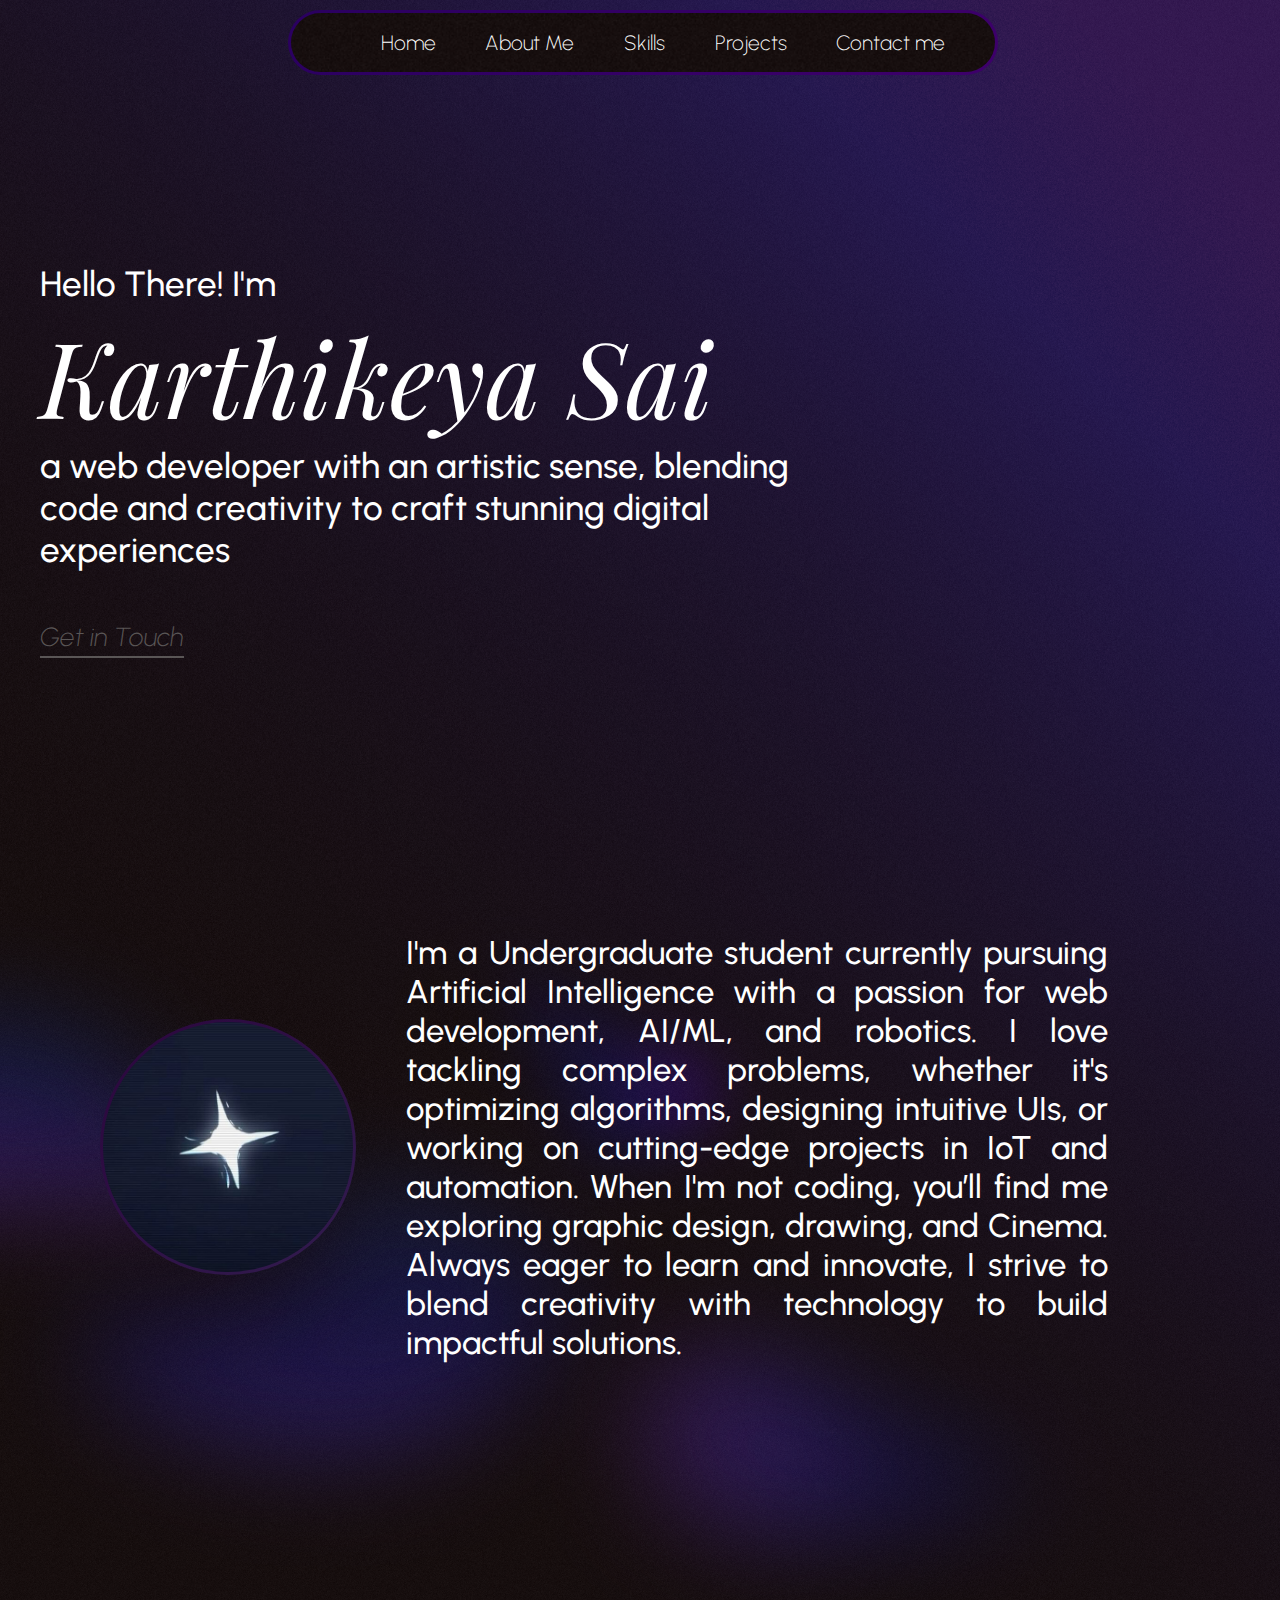
==== index.html @ f52a7ea2 "Added new portfolio project" ====
<!DOCTYPE html>
<html lang="en">
<head>
    <meta charset="UTF-8">
    <meta name="viewport" content="width=device-width, initial-scale=1.0">
    <link rel="stylesheet" href="style.css">
    <link rel="preconnect" href="https://fonts.googleapis.com">
    <link rel="preconnect" href="https://fonts.gstatic.com" crossorigin>
    <link href="https://fonts.googleapis.com/css2?family=Playfair+Display:ital,wght@0,400..900;1,400..900&family=Urbanist:ital,wght@0,100..900;1,100..900&display=swap" rel="stylesheet">
    <title>Portfolio</title>
</head>
<body>
                                                            <!-- Landing Page / Home -->
    <div class = "LandingPage">
        <div class="navBorder">
            <div class="navbar">
                <ul>
                    <li><a href="#" class="LandingPageLinks"> Home</a></li>
                    <li><a href="#" class="LandingPageLinks"> About Me</a></li>
                    <li><a href="#" class="LandingPageLinks"> Skills</a></li>
                    <li><a href="#" class="LandingPageLinks"> Projects</a></li>
                    <li><a href="#" class="LandingPageLinks"> Contact me</a></li>
                </ul>
            </div>
        </div>
        <div class="LandingPageTitle">
            <h1>
                Hello There! I'm
                <br><div id = "name">Karthikeya Sai</div><br>   
                a web developer with an artistic sense, blending code and 
                creativity to craft stunning digital experiences    
                <br>
                <br>
                <a href="#" class="LandingPageLinks"> Get in Touch </a>
             </h1>
        </div>
    </div>
                                                            <!-- About Me Section -->
    <div class="AboutMe">
        <div class="AboutMeText">
            <div class="imgCover">
                <img src="pfp.jpg" alt="profilePic">
            </div>
            <p>
                I'm a Undergraduate student currently pursuing Artificial Intelligence with a passion for web development,
                AI/ML, and robotics. I love tackling complex problems, whether it's optimizing algorithms,
                designing intuitive UIs, or working on cutting-edge projects in IoT and automation. 
                When I'm not coding, you’ll find me exploring graphic design, drawing, and Cinema. 
                Always eager to learn and innovate, I strive to blend creativity with technology to build impactful solutions.
            </p>
        </div>
    </div>
</body>
</html>
---- style.css ----
html, body {
    height: 100%;
    overflow-x: hidden;
    margin: 0;
    padding: 0;
    background-color: rgb(25, 25, 25);
}

.LandingPage {
    background-image: url(PortfolioLandingPage.png);
    background-size: 100% 100%;
    display: block;
    margin-top: 0;
    position: absolute;
    top: 0;
    left: 0;
    width: 100%;
    height: 100vh;
}  

/* Navbar */
.navBorder {
    position: fixed;
    left: 22.5%;
    margin-top: 10px;
    padding: 10px;
    padding: 3px;
    width: 55%;
    border-radius: 35px;
    z-index: 1;


/* For border animation color */
    background: linear-gradient(-45deg, #3c00ff,#3702b2, #44006e, #2a0060);
	background-size: 400% 400%;
	animation: gradient 5s ease infinite;
}
@keyframes gradient {
	0% {
		background-position: 0% 50%;
	}
	50% {
		background-position: 100% 50%;
	}
	100% {
		background-position: 0% 50%;
	}
}
.navbar {
    background-image: url(NavbarBackground.png);
    background-size: 400%;
    padding:1px 0px;
    border-radius: 30px;
    transition: all 0.3s ease;
    z-index: 1;

}
.navbar ul {
    display: flex;
    list-style-type: none;
    justify-content: space-evenly;
}
.navbar ul * {
    color: white;
    font-family: "Urbanist", serif;
}
.navbar .LandingPageLinks {
    font-size: 1.3em;
    text-decoration: none;
    font-style: normal;
}

/* landing page titles stle */

.LandingPageTitle {
    width: 65%;
    position: relative;
    top: 15em;
    margin-left: 40px;
}
.LandingPageTitle h1 {
    color: white;
    font-size: 2.1875em;
    font-family: "Urbanist", serif;
    font-weight: 500;

}
.LandingPageTitle #name {
    font-family: "Playfair Display", serif;
    font-weight: 200;
    font-style: italic;
    display: inline;
    font-size: 3em;
}
.LandingPageLinks {
    font-family: "Urbanist", serif;
    font-weight: 200;
    font-style: italic;
    display: inline;
    font-size: 0.75em;
    text-decoration: underline;
    text-underline-offset: 10px;
    color: rgb(90, 86, 86);
    transition: 0.4s;
}   

.LandingPageLinks:hover {
    color: #8e8d90;
}

/* About me */

.AboutMe {
    background-image: url(PortfolioAboutPage.png);
    background-size: 100% 100%;
    display: block;
    margin-top: 0;
    position: absolute;
    top: 0;
    left: 0;
    width: 100%;
    height: 78vh;

    position: absolute;
    top: 100%;
    z-index: -1;
}
.AboutMeText {
    display: flex;
    margin:0px 100px;
    gap: 50px;
    align-items: center;
}
.AboutMe p{
    color: white;
    text-align: justify;
    font-size: 2.05em;
    font-family: "Urbanist", serif;
    font-weight: 500;
    width: 65%;
    padding: 0;
}
.AboutMe img{
    width: 250px;
    height: 250px;
    border-radius: 100%;
    margin: auto;
}
.imgCover {
    display: flex;
    padding:3px;
    border-radius: 100%;
    text-align: center;
    
    background: linear-gradient(-45deg, #ffffff,#464646, #342355, #2b063d);
	background-size: 400% 400%;
	animation: image 5s ease infinite;
}
@keyframes image {
	0% {
		background-position: 10% 50%;
	}
	50% {
		background-position: 100% 50%;
	}
	100% {
		background-position: 0% 50%;
	}
}
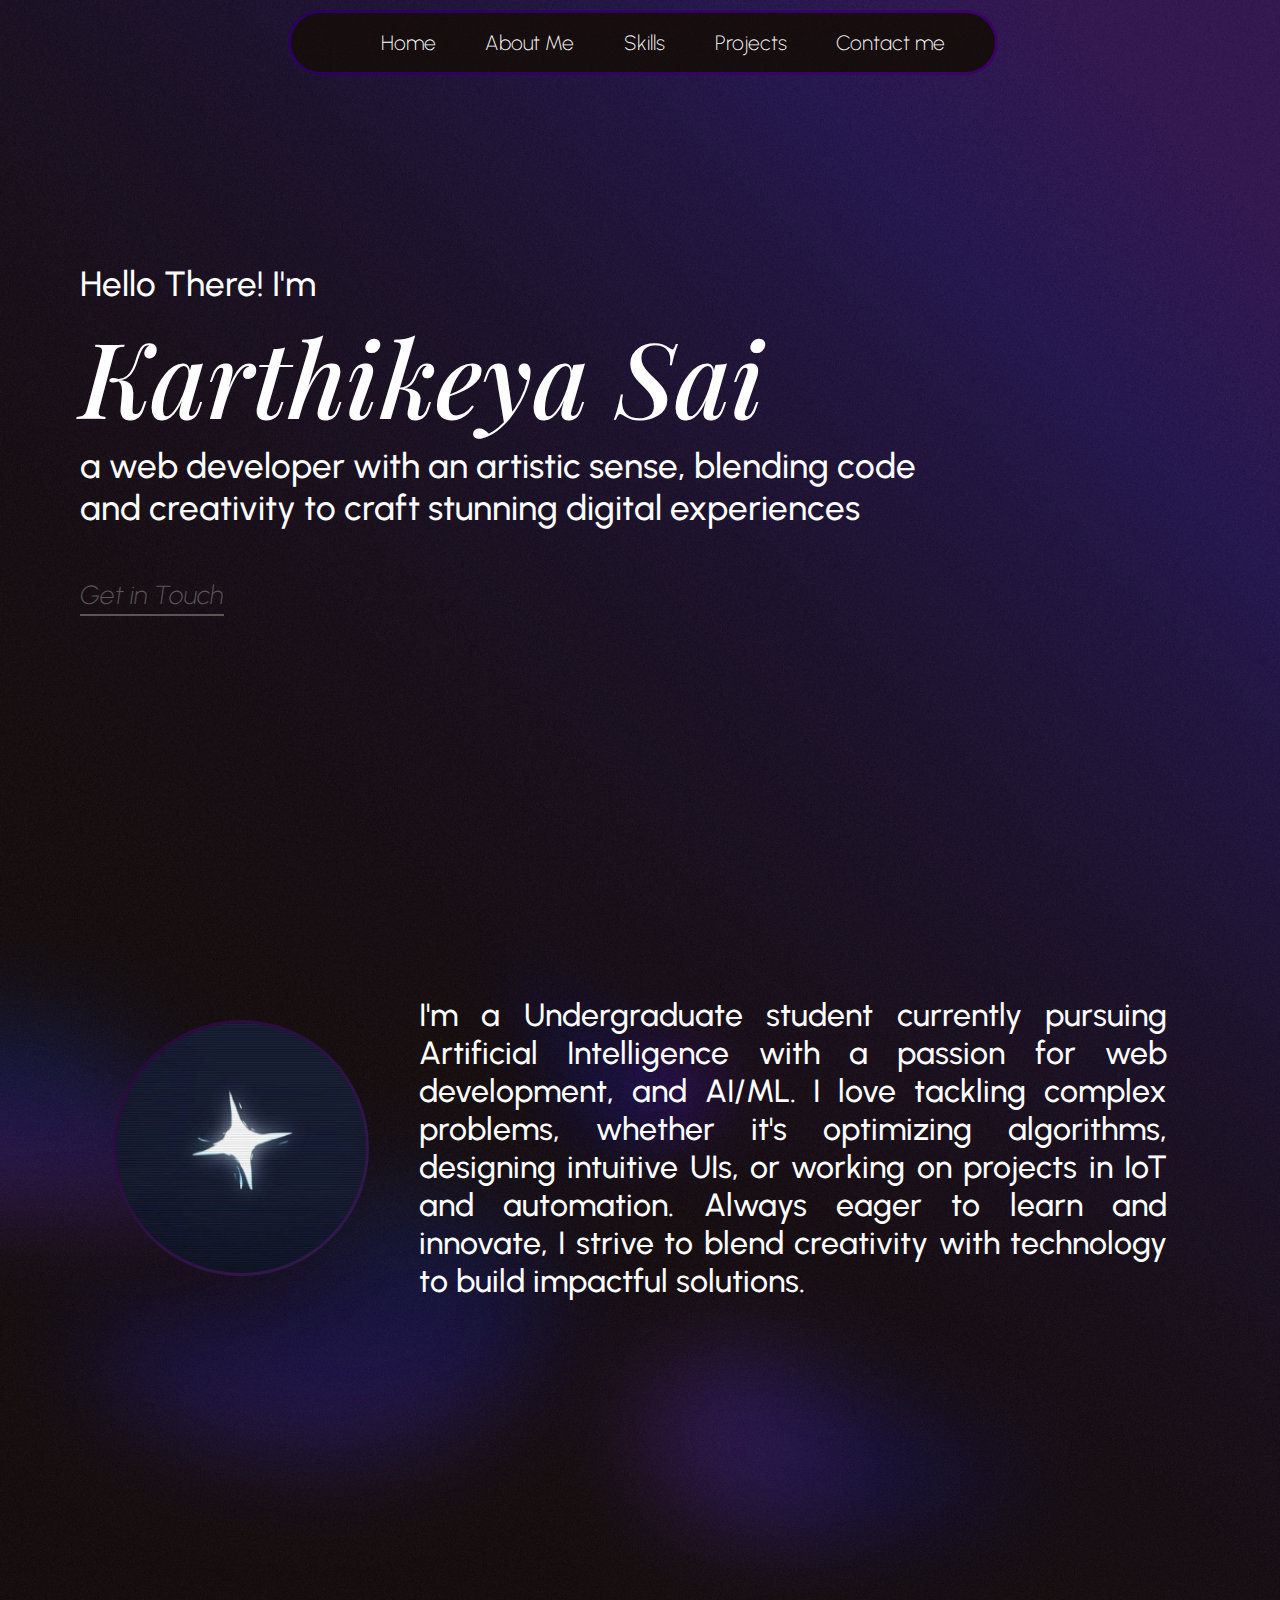
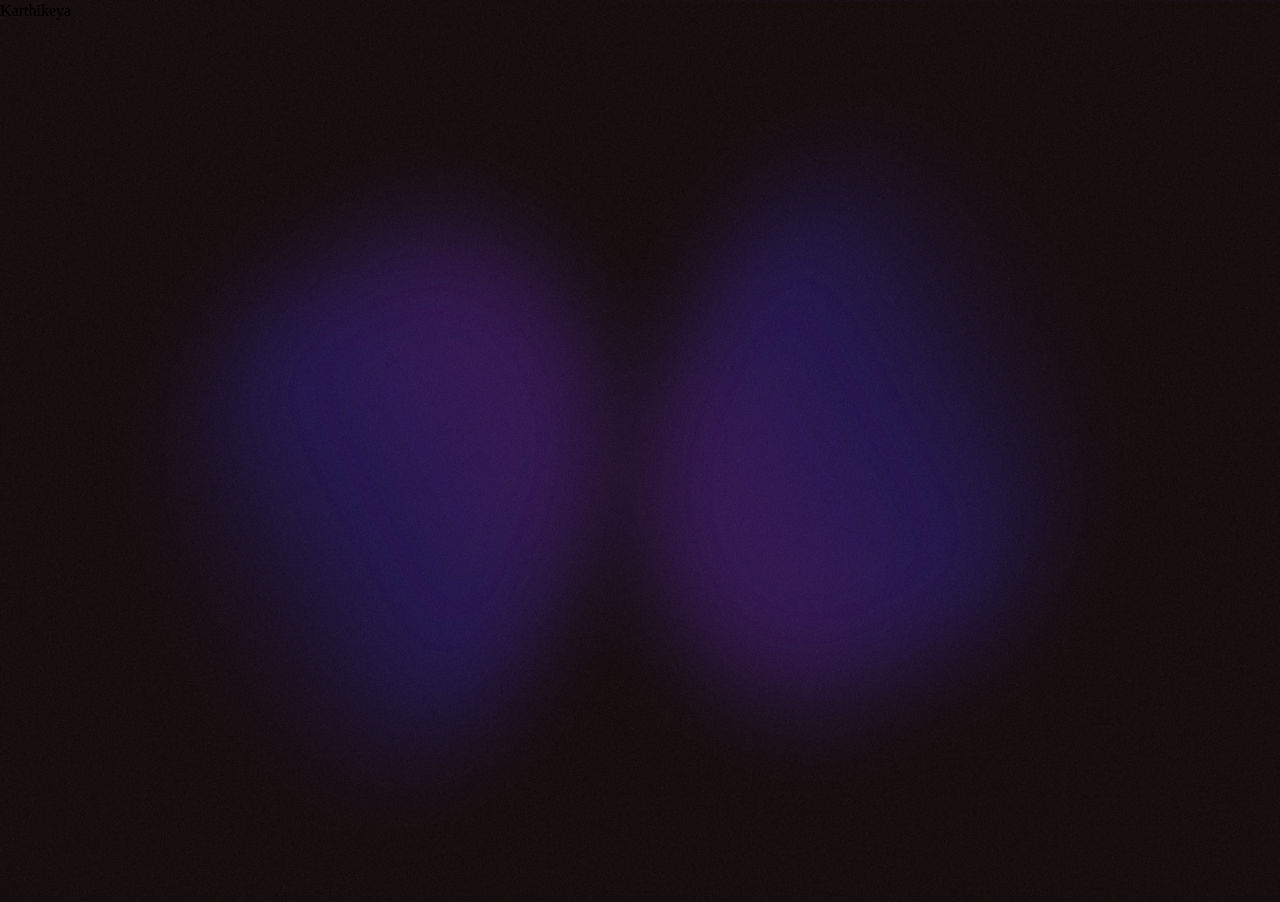
==== commit f4fcb850: "complted about me page and added skills page" ====
--- a/index.html
+++ b/index.html
@@ -43,12 +43,15 @@
             </div>
             <p>
                 I'm a Undergraduate student currently pursuing Artificial Intelligence with a passion for web development,
-                AI/ML, and robotics. I love tackling complex problems, whether it's optimizing algorithms,
-                designing intuitive UIs, or working on cutting-edge projects in IoT and automation. 
-                When I'm not coding, you’ll find me exploring graphic design, drawing, and Cinema. 
-                Always eager to learn and innovate, I strive to blend creativity with technology to build impactful solutions.
+                and AI/ML. I love tackling complex problems, whether it's optimizing algorithms,
+                designing intuitive UIs, or working on projects in IoT and automation. Always eager to learn and innovate, 
+                I strive to blend creativity with technology to build impactful solutions.
             </p>
         </div>
     </div>
+                                                                <!-- Skills Section -->
+    <div class="skills">
+        Karthikeya
+    </div>
 </body>
 </html>--- a/style.css
+++ b/style.css
@@ -47,8 +47,9 @@
 	}
 }
 .navbar {
+    backdrop-filter: blur(1100px);
     background-image: url(NavbarBackground.png);
-    background-size: 400%;
+    background-size: 100%;
     padding:1px 0px;
     border-radius: 30px;
     transition: all 0.3s ease;
@@ -73,10 +74,10 @@
 /* landing page titles stle */
 
 .LandingPageTitle {
-    width: 65%;
+    width: 70%;
     position: relative;
     top: 15em;
-    margin-left: 40px;
+    margin-left: 80px;
 }
 .LandingPageTitle h1 {
     color: white;
@@ -87,7 +88,7 @@
 }
 .LandingPageTitle #name {
     font-family: "Playfair Display", serif;
-    font-weight: 200;
+    font-weight: 500;
     font-style: italic;
     display: inline;
     font-size: 3em;
@@ -114,27 +115,27 @@
     background-image: url(PortfolioAboutPage.png);
     background-size: 100% 100%;
     display: block;
-    margin-top: 0;
     position: absolute;
     top: 0;
     left: 0;
     width: 100%;
     height: 78vh;
-
     position: absolute;
     top: 100%;
     z-index: -1;
 }
 .AboutMeText {
     display: flex;
-    margin:0px 100px;
+    margin:0 auto;
+    justify-content: center;
+    margin:5%;
     gap: 50px;
     align-items: center;
 }
 .AboutMe p{
     color: white;
     text-align: justify;
-    font-size: 2.05em;
+    font-size: 2em;
     font-family: "Urbanist", serif;
     font-weight: 500;
     width: 65%;
@@ -166,4 +167,18 @@
 	100% {
 		background-position: 0% 50%;
 	}
+}
+
+.skills {
+    background-image: url(PortfolioSkillsPage.png);
+    background-size: 100% 100%;
+    display: block;
+    position: absolute;
+    top: 0;
+    left: 0;
+    width: 100%;
+    height: 100vh;
+    position: absolute;
+    top: 178%;
+    z-index: -1;    
 }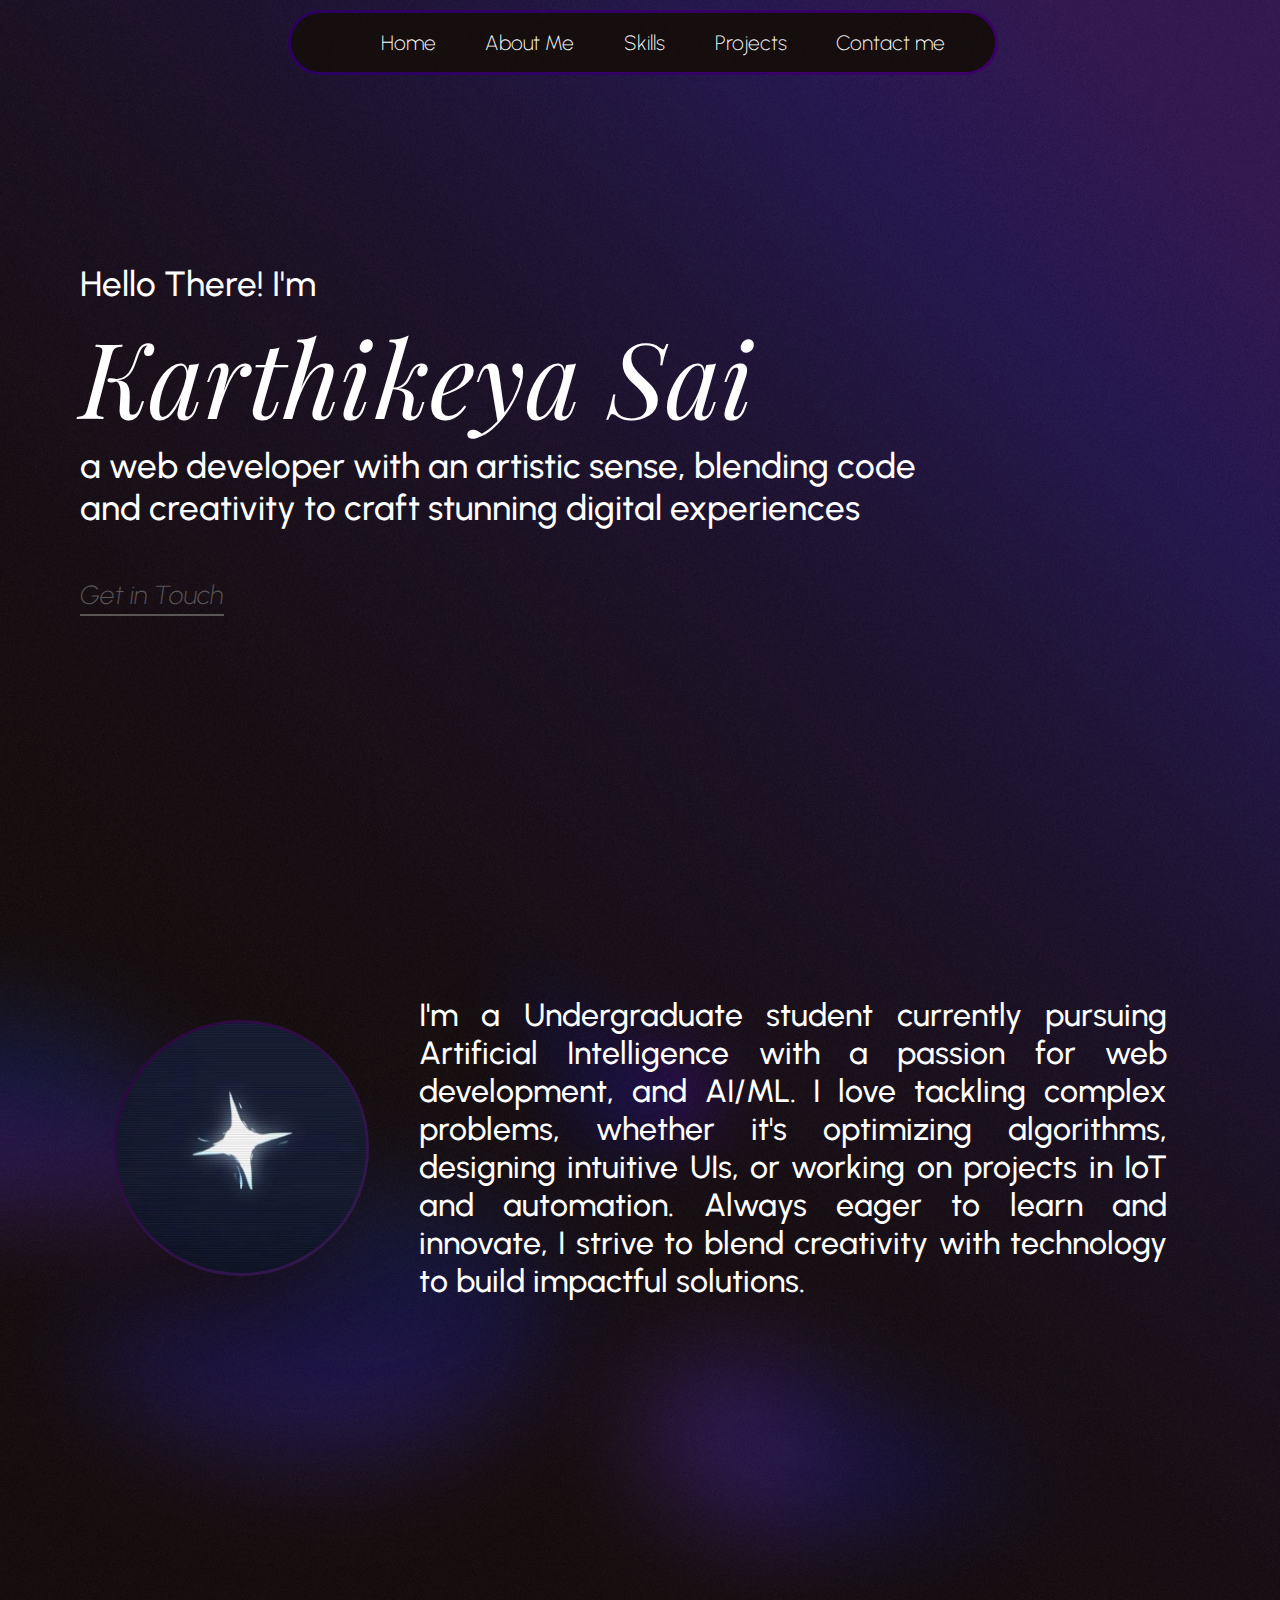
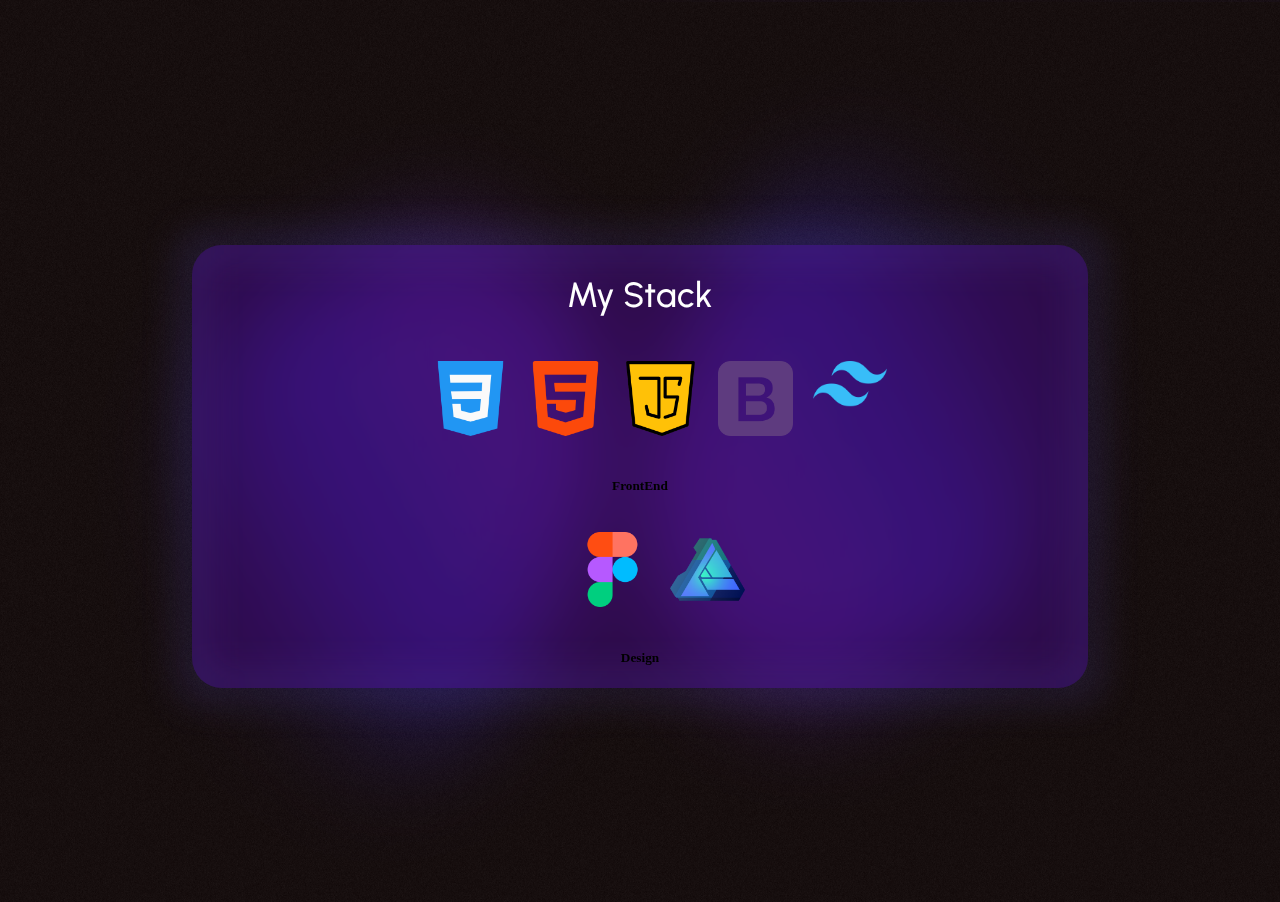
==== commit f3a380e7: "added changes to skills page and almost close to complte it" ====
--- a/index.html
+++ b/index.html
@@ -39,7 +39,7 @@
     <div class="AboutMe">
         <div class="AboutMeText">
             <div class="imgCover">
-                <img src="pfp.jpg" alt="profilePic">
+                <img src="Assets/pfp.jpg" alt="profilePic">
             </div>
             <p>
                 I'm a Undergraduate student currently pursuing Artificial Intelligence with a passion for web development,
@@ -51,7 +51,27 @@
     </div>
                                                                 <!-- Skills Section -->
     <div class="skills">
-        Karthikeya
+        <div class="stackGrid">
+            <h2 class="stack-header">My Stack</h2>
+            <div class = "grid">
+              <ul class = "webStack">
+                <li ><img src="Assets/SkillsSection/Css3.png" class="icons"></li>
+                <li ><img src="Assets/SkillsSection/Html5.png" class="icons"></li>
+                <li ><img src="Assets/SkillsSection/Java script icon.png" class="icons"></li>
+                <li ><img src="Assets/SkillsSection/Bootstrap.png" class="icons"></li>
+                <li ><img src="Assets/SkillsSection/tailwind.png" class="icons"></li>
+              </ul>
+            </div>
+              <h5>FrontEnd</h5>
+            <div class="grid">
+              <ul class = "designStack">
+                <li ><img src="Assets/SkillsSection/Figma icon.png" class="icons"></li>
+                <li ><img src="Assets/SkillsSection/Affinity Logo.png" class="icons"></li>
+              </ul>
+            </div>
+            <h5>Design</h5>
+        </div>
+            
     </div>
 </body>
 </html>--- a/style.css
+++ b/style.css
@@ -7,7 +7,7 @@
 }
 
 .LandingPage {
-    background-image: url(PortfolioLandingPage.png);
+    background-image: url(Assets/BackgroundImg/PortfolioLandingPage.png);
     background-size: 100% 100%;
     display: block;
     margin-top: 0;
@@ -48,7 +48,7 @@
 }
 .navbar {
     backdrop-filter: blur(1100px);
-    background-image: url(NavbarBackground.png);
+    background-image: url(Assets/BackgroundImg/NavbarBackground.png);
     background-size: 100%;
     padding:1px 0px;
     border-radius: 30px;
@@ -88,7 +88,7 @@
 }
 .LandingPageTitle #name {
     font-family: "Playfair Display", serif;
-    font-weight: 500;
+    font-weight: 100;
     font-style: italic;
     display: inline;
     font-size: 3em;
@@ -112,7 +112,7 @@
 /* About me */
 
 .AboutMe {
-    background-image: url(PortfolioAboutPage.png);
+    background-image: url(Assets/BackgroundImg/PortfolioAboutPage.png);
     background-size: 100% 100%;
     display: block;
     position: absolute;
@@ -168,9 +168,10 @@
 		background-position: 0% 50%;
 	}
 }
+/* Skills Section */
 
 .skills {
-    background-image: url(PortfolioSkillsPage.png);
+    background-image: url(Assets/BackgroundImg/PortfolioSkillsPage.png);
     background-size: 100% 100%;
     display: block;
     position: absolute;
@@ -181,4 +182,49 @@
     position: absolute;
     top: 178%;
     z-index: -1;    
-}+}
+
+.stackGrid{
+    background: rgba(115, 0, 255, 0.239);    /*  10% opaque green */ 
+    backdrop-filter: blur(10px);
+    display: flex;
+    flex-direction: column;
+    justify-content: center;
+    align-items: center;
+    position: relative;
+    top: 27%;
+    left:15%;
+    width: 70%;
+    border-radius: 30px;
+    z-index: -2;
+}
+.stackGrid:before {
+    content: '';
+    position: absolute;
+    background-color: #ffffff00;
+    border:solid #6152d1 5px;
+    top: -2px;
+    right: -2px;
+    left: -2px;
+    bottom: -2px;
+    z-index: -3;
+    filter: blur(20px);
+}
+
+.stackGrid h2{
+    font-size: 2.1875em;
+    color: white;
+    font-family: "Urbanist", serif;
+    font-weight: 500;
+}
+.icons {
+    max-width: 75px;
+}
+.webStack, .designStack {
+    display: flex;
+    list-style-type: none;
+    justify-content: center;
+    align-content: center;
+    gap: 20px;
+}
+
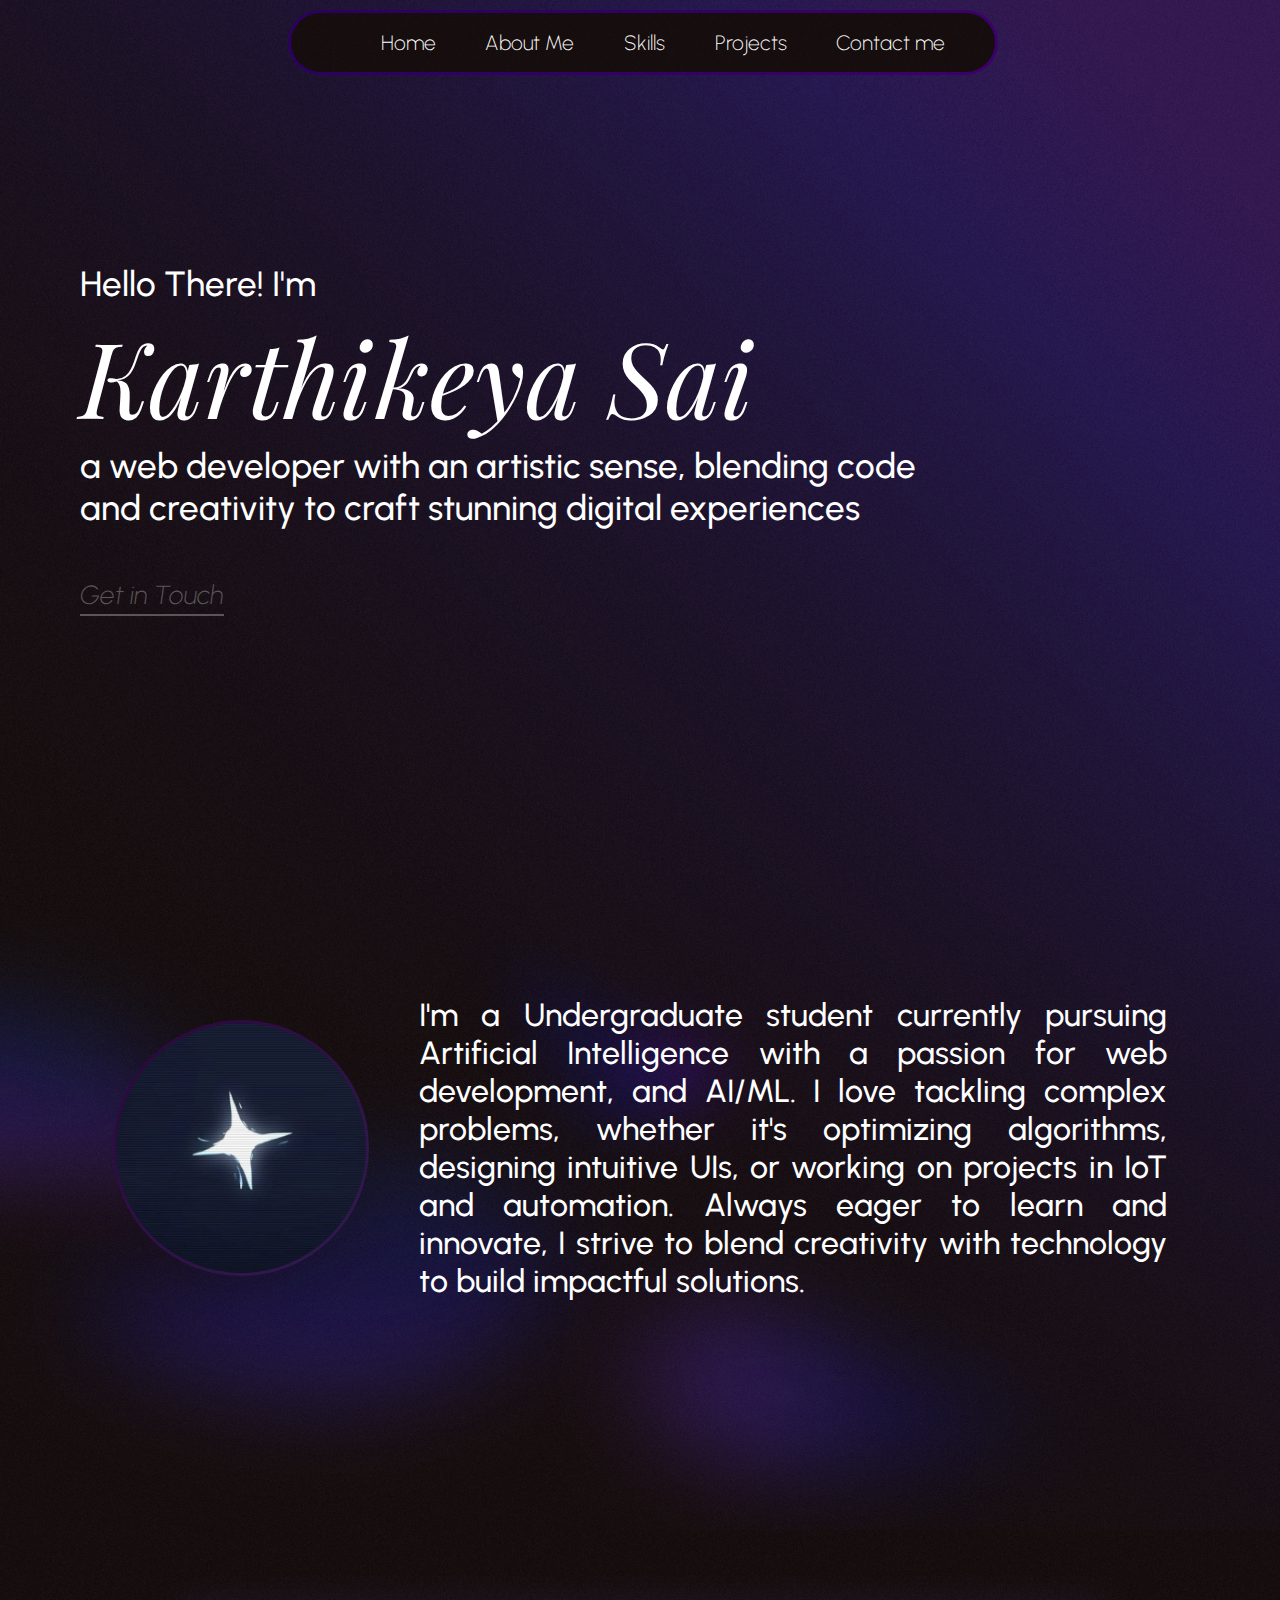
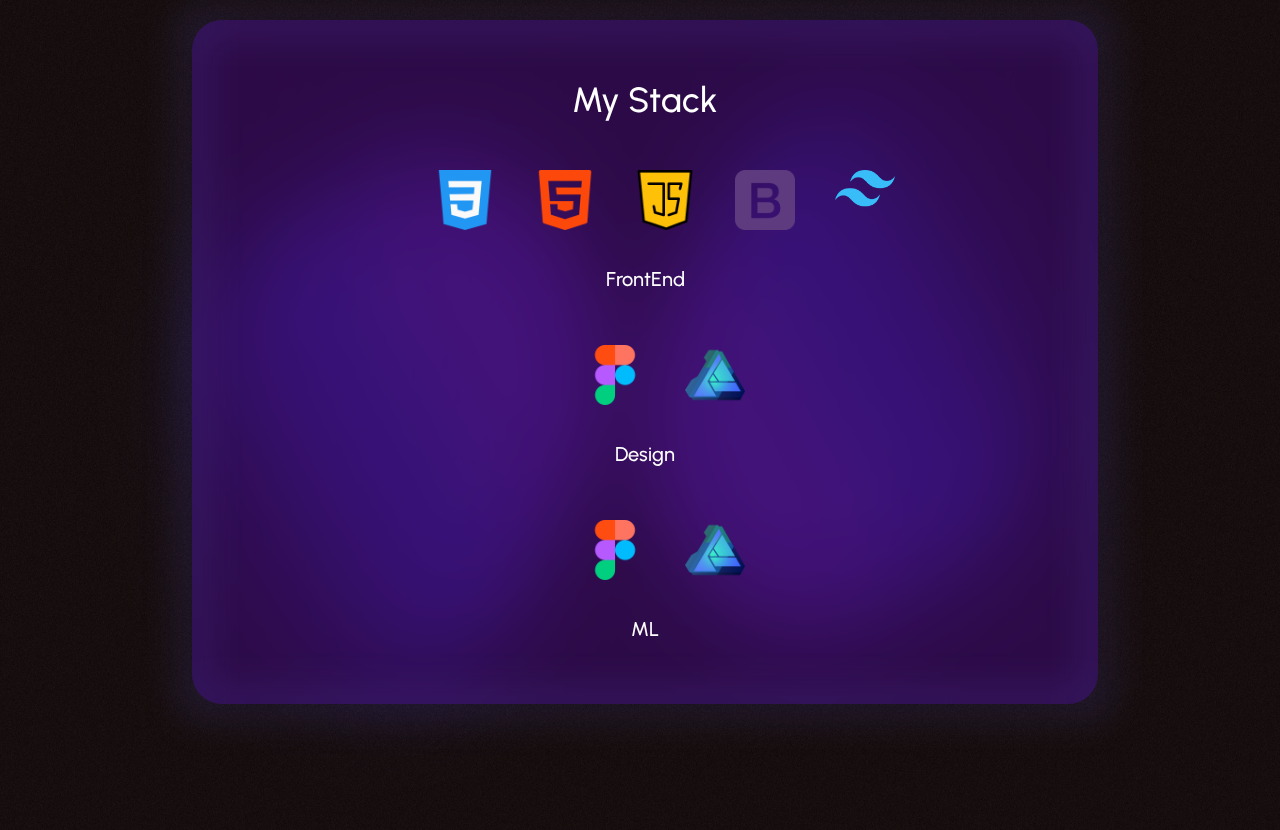
==== commit 5c04c4e9: "backup Commit" ====
--- a/index.html
+++ b/index.html
@@ -70,6 +70,13 @@
               </ul>
             </div>
             <h5>Design</h5>
+            <div class="grid">
+                <ul class = "mlStack">
+                  <li ><img src="Assets/SkillsSection/Figma icon.png" class="icons"></li>
+                  <li ><img src="Assets/SkillsSection/Affinity Logo.png" class="icons"></li>
+                </ul>
+              </div>
+            <h5>ML</h5>
         </div>
             
     </div>
--- a/style.css
+++ b/style.css
@@ -119,8 +119,7 @@
     top: 0;
     left: 0;
     width: 100%;
-    height: 78vh;
-    position: absolute;
+    height: 70vh;
     top: 100%;
     z-index: -1;
 }
@@ -174,13 +173,13 @@
     background-image: url(Assets/BackgroundImg/PortfolioSkillsPage.png);
     background-size: 100% 100%;
     display: block;
-    position: absolute;
+    position: relative;
     top: 0;
     left: 0;
     width: 100%;
     height: 100vh;
     position: absolute;
-    top: 178%;
+    top: 170%;
     z-index: -1;    
 }
 
@@ -192,10 +191,11 @@
     justify-content: center;
     align-items: center;
     position: relative;
-    top: 27%;
+    top: 10%;
     left:15%;
     width: 70%;
     border-radius: 30px;
+    padding: 30px 5px;
     z-index: -2;
 }
 .stackGrid:before {
@@ -211,20 +211,25 @@
     filter: blur(20px);
 }
 
-.stackGrid h2{
+.stackGrid h2, h5{
     font-size: 2.1875em;
     color: white;
     font-family: "Urbanist", serif;
     font-weight: 500;
 }
+.stackGrid h5{
+    font-size: 1.25em;
+}
 .icons {
-    max-width: 75px;
-}
-.webStack, .designStack {
+    max-width: 60px;
+}
+.webStack, .designStack, .mlStack{
+    margin-top: 20px;
+    margin-bottom: 0;
     display: flex;
     list-style-type: none;
     justify-content: center;
     align-content: center;
-    gap: 20px;
-}
-
+    gap: 40px;
+}
+
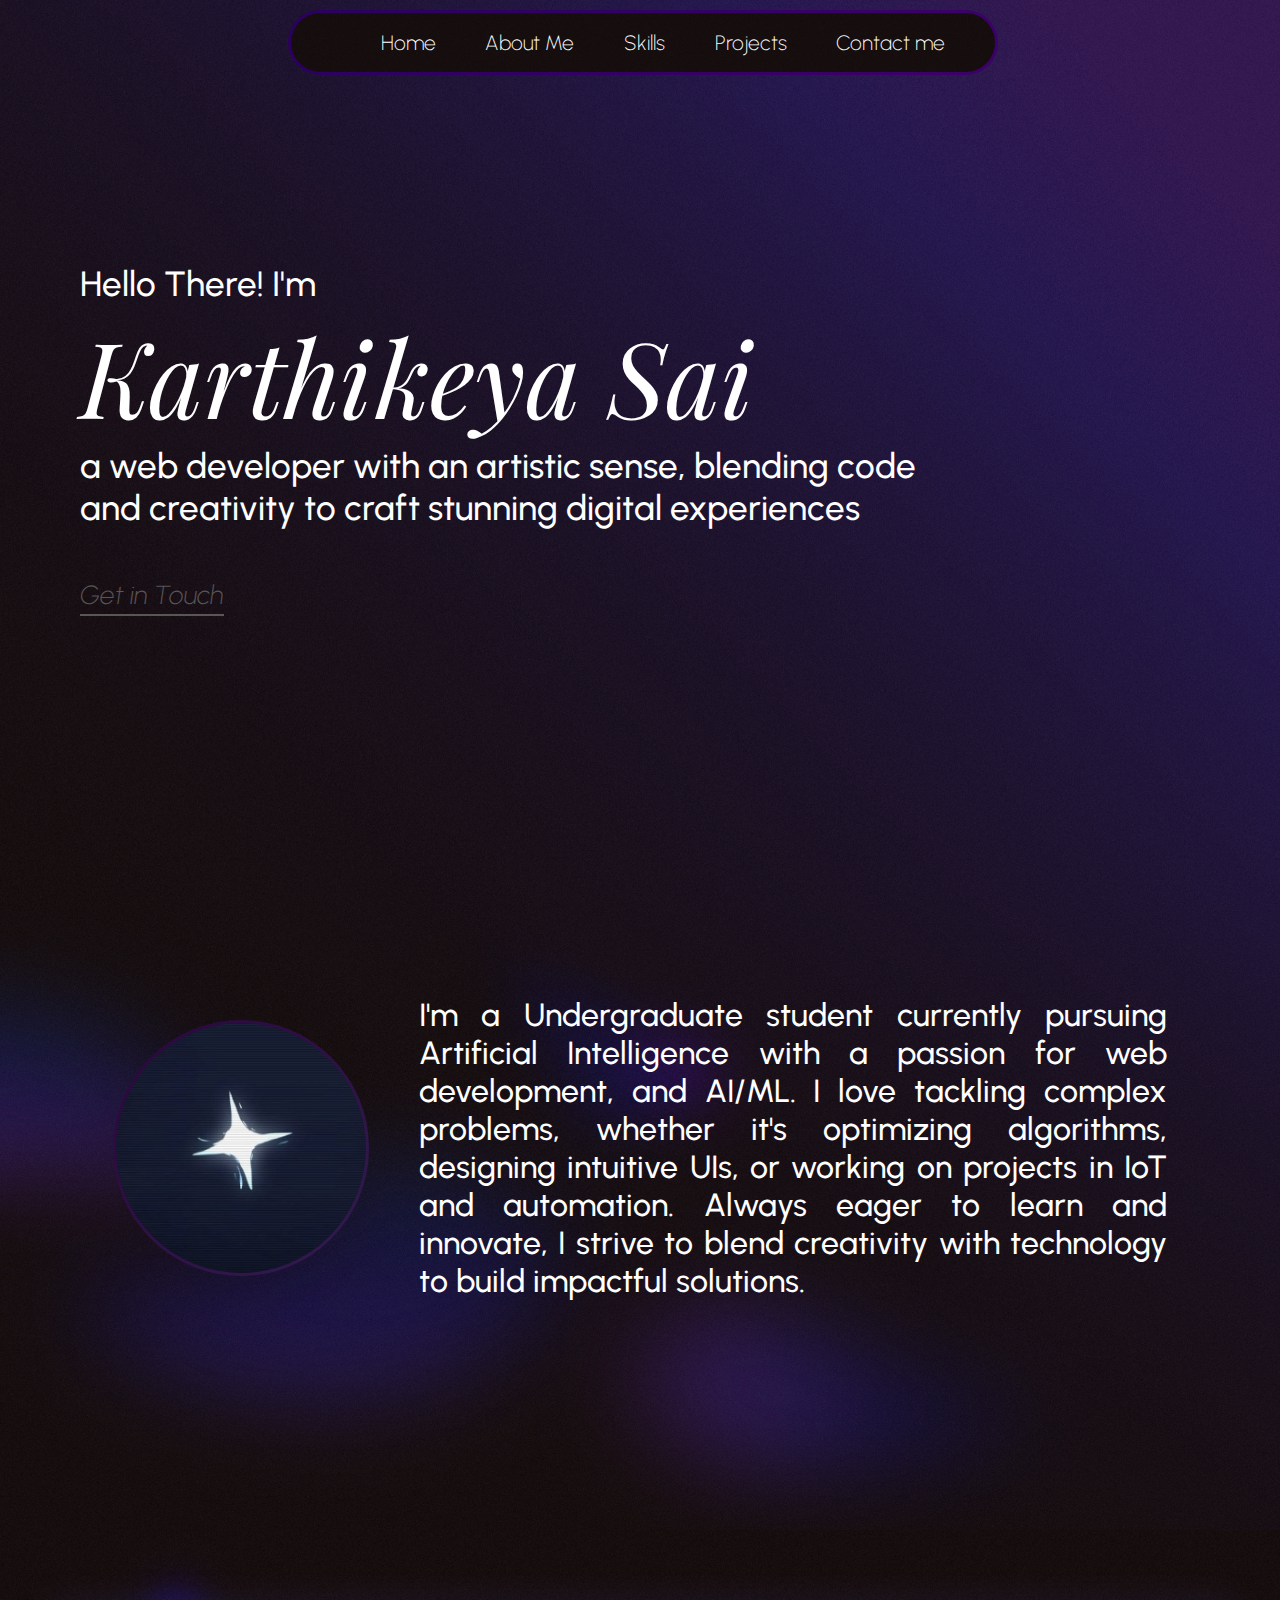
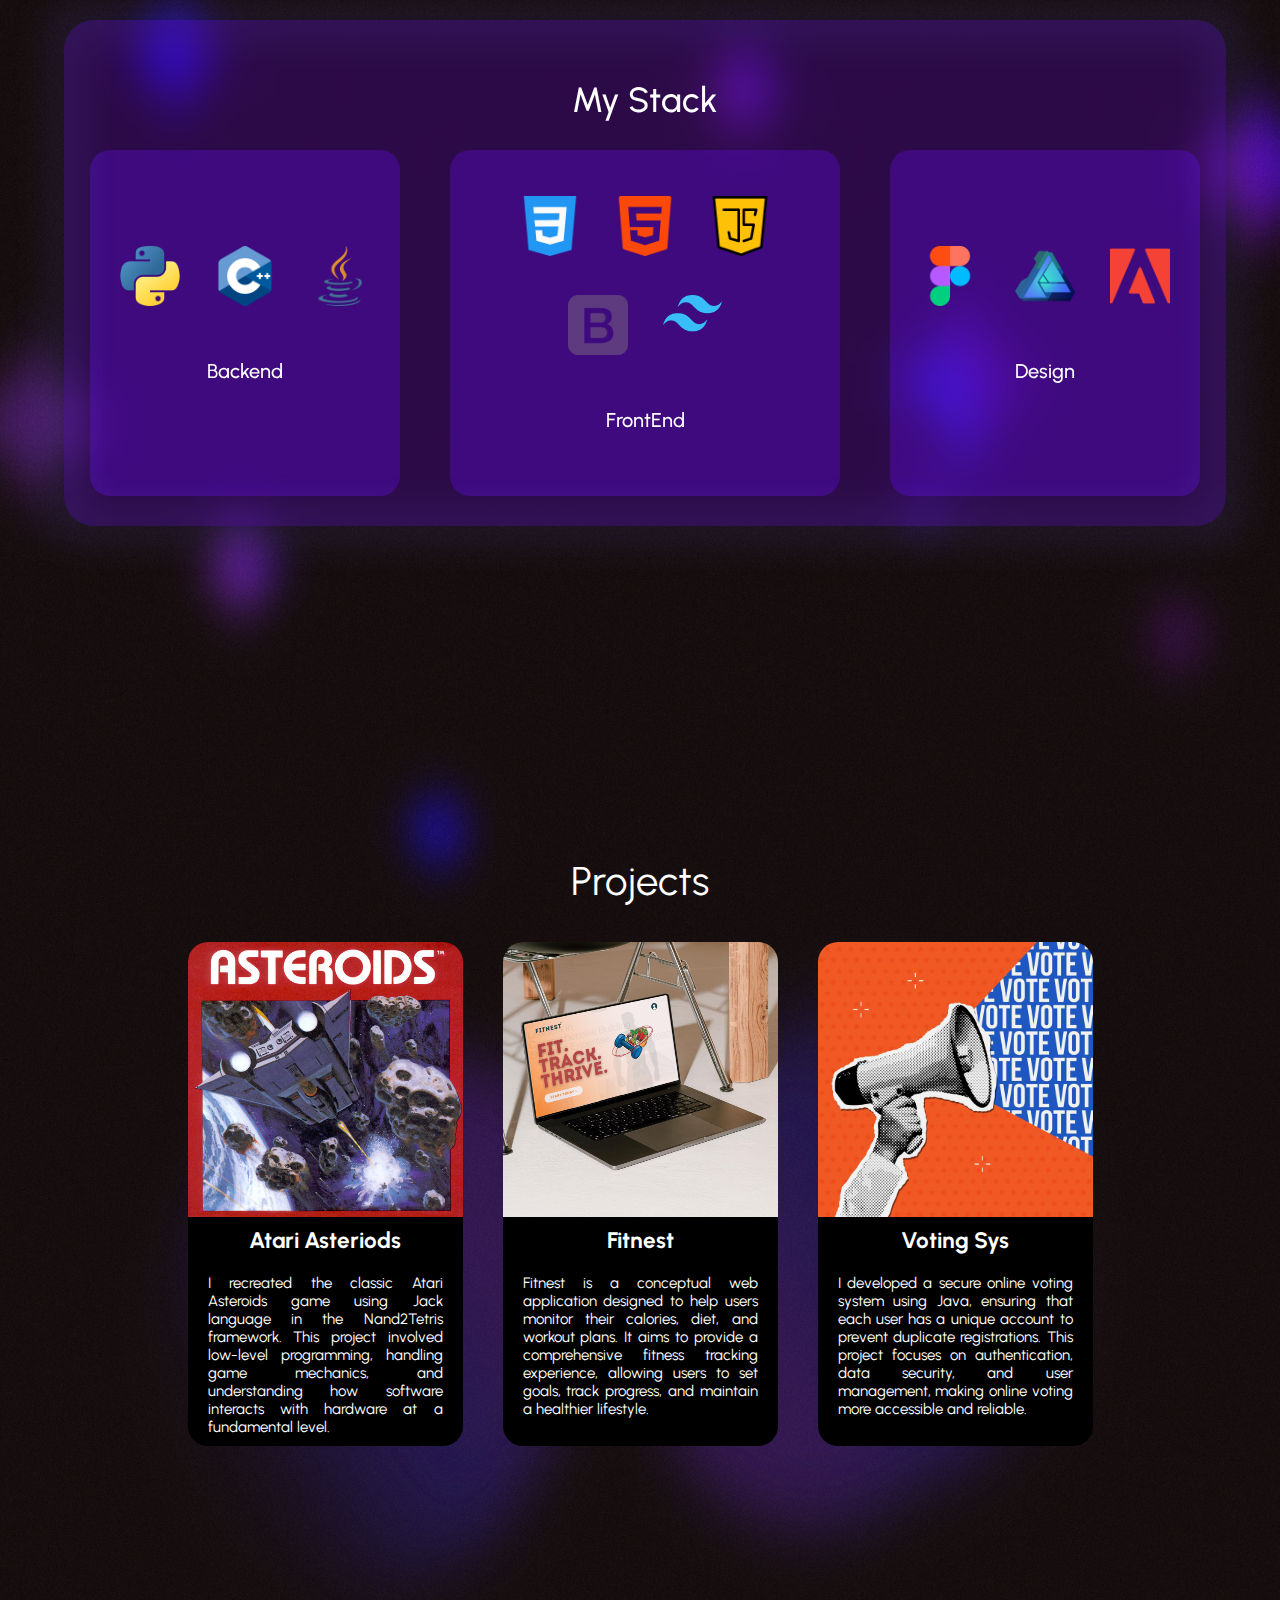
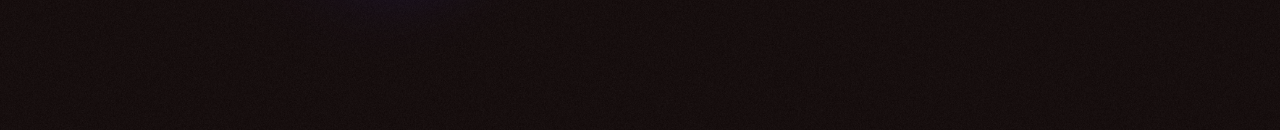
==== commit c45bb239: "backup Commit" ====
--- a/index.html
+++ b/index.html
@@ -9,7 +9,7 @@
     <link href="https://fonts.googleapis.com/css2?family=Playfair+Display:ital,wght@0,400..900;1,400..900&family=Urbanist:ital,wght@0,100..900;1,100..900&display=swap" rel="stylesheet">
     <title>Portfolio</title>
 </head>
-<body>
+c<body>
                                                             <!-- Landing Page / Home -->
     <div class = "LandingPage">
         <div class="navBorder">
@@ -53,32 +53,59 @@
     <div class="skills">
         <div class="stackGrid">
             <h2 class="stack-header">My Stack</h2>
-            <div class = "grid">
-              <ul class = "webStack">
-                <li ><img src="Assets/SkillsSection/Css3.png" class="icons"></li>
-                <li ><img src="Assets/SkillsSection/Html5.png" class="icons"></li>
-                <li ><img src="Assets/SkillsSection/Java script icon.png" class="icons"></li>
-                <li ><img src="Assets/SkillsSection/Bootstrap.png" class="icons"></li>
-                <li ><img src="Assets/SkillsSection/tailwind.png" class="icons"></li>
-              </ul>
+            <div class="stackIcons">
+                <div class="grid">
+                    <ul class = "mlStack">
+                      <li ><img src="Assets/SkillsSection/python.png" class="icons"></li>
+                      <li ><img src="Assets/SkillsSection/c.png" class="icons"></li>
+                      <li ><img src="Assets/SkillsSection/java.png" class="icons"></li>
+                    </ul>
+                    <h5>Backend</h5>
+                  </div>
+                <div class = "grid">
+                    <ul class = "webStack">
+                      <li ><img src="Assets/SkillsSection/Css3.png" class="icons"></li>
+                      <li ><img src="Assets/SkillsSection/Html5.png" class="icons"></li>
+                      <li ><img src="Assets/SkillsSection/Java script icon.png" class="icons"></li>
+                      <li ><img src="Assets/SkillsSection/Bootstrap.png" class="icons"></li>
+                      <li ><img src="Assets/SkillsSection/tailwind.png" class="icons"></li>
+                    </ul>
+                    <h5>FrontEnd</h5>
+                  </div>
+                  <div class="grid">
+                    <ul class = "designStack">
+                      <li ><img src="Assets/SkillsSection/Figma icon.png" class="icons"></li>
+                      <li ><img src="Assets/SkillsSection/Affinity Logo.png" class="icons"></li>
+                      <li ><img src="Assets/SkillsSection/adobe.png" class="icons"></li>
+                    </ul>
+                    <h5>Design</h5>
+
+                  </div>
+              </div>
             </div>
-              <h5>FrontEnd</h5>
-            <div class="grid">
-              <ul class = "designStack">
-                <li ><img src="Assets/SkillsSection/Figma icon.png" class="icons"></li>
-                <li ><img src="Assets/SkillsSection/Affinity Logo.png" class="icons"></li>
-              </ul>
+    </div>
+    <div class="projects">
+        <h1>
+            Projects
+        </h1>
+        <div class="cardsProjects">
+            <div class="cards">
+                <img src="Assets/Projects/atari.jpg">
+                <h2>Atari Asteriods</h2>
+                <p style="text-align: justify;">I recreated the classic Atari Asteroids game using Jack language in the Nand2Tetris framework. This project involved low-level programming, handling game mechanics, and understanding how software interacts with hardware at a fundamental level.
+                </p>
             </div>
-            <h5>Design</h5>
-            <div class="grid">
-                <ul class = "mlStack">
-                  <li ><img src="Assets/SkillsSection/Figma icon.png" class="icons"></li>
-                  <li ><img src="Assets/SkillsSection/Affinity Logo.png" class="icons"></li>
-                </ul>
-              </div>
-            <h5>ML</h5>
+            <div class="cards">
+                <img src="Assets/Projects/Fitnest.png">
+                <h2>Fitnest</h2>
+                <p style="text-align: justify;">Fitnest is a conceptual web application designed to help users monitor their calories, diet, and workout plans. It aims to provide a comprehensive fitness tracking experience, allowing users to set goals, track progress, and maintain a healthier lifestyle.</p>
+            </div>
+            <div class="cards">
+                <img src="Assets/Projects/Vote.jpeg">
+                <h2>Voting Sys</h2>
+                <p style="text-align: justify;">I developed a secure online voting system using Java, ensuring that each user has a unique account to prevent duplicate registrations. This project focuses on authentication, data security, and user management, making online voting more accessible and reliable.</p>
+            </div>
         </div>
-            
     </div>
 </body>
 </html>--- a/style.css
+++ b/style.css
@@ -6,19 +6,7 @@
     background-color: rgb(25, 25, 25);
 }
 
-.LandingPage {
-    background-image: url(Assets/BackgroundImg/PortfolioLandingPage.png);
-    background-size: 100% 100%;
-    display: block;
-    margin-top: 0;
-    position: absolute;
-    top: 0;
-    left: 0;
-    width: 100%;
-    height: 100vh;
-}  
-
-/* Navbar */
+                                                                            /* Navbar */
 .navBorder {
     position: fixed;
     left: 22.5%;
@@ -71,7 +59,19 @@
     font-style: normal;
 }
 
-/* landing page titles stle */
+                                                                    /* landing page titles stle */
+
+.LandingPage {
+    background-image: url(Assets/BackgroundImg/PortfolioLandingPage.png);
+    background-size: 100% 100%;
+    display: block;
+    margin-top: 0;
+    position: absolute;
+    top: 0;
+    left: 0;
+    width: 100%;
+    height: 100vh;
+}  
 
 .LandingPageTitle {
     width: 70%;
@@ -109,7 +109,7 @@
     color: #8e8d90;
 }
 
-/* About me */
+                                                                            /* About me */
 
 .AboutMe {
     background-image: url(Assets/BackgroundImg/PortfolioAboutPage.png);
@@ -167,7 +167,7 @@
 		background-position: 0% 50%;
 	}
 }
-/* Skills Section */
+                                                                        /* Skills Section */
 
 .skills {
     background-image: url(Assets/BackgroundImg/PortfolioSkillsPage.png);
@@ -192,8 +192,8 @@
     align-items: center;
     position: relative;
     top: 10%;
-    left:15%;
-    width: 70%;
+    left:5%;
+    max-width: 90%;
     border-radius: 30px;
     padding: 30px 5px;
     z-index: -2;
@@ -210,7 +210,10 @@
     z-index: -3;
     filter: blur(20px);
 }
-
+.stackIcons {
+    display: flex;
+    gap: 50px;
+}
 .stackGrid h2, h5{
     font-size: 2.1875em;
     color: white;
@@ -220,16 +223,107 @@
 .stackGrid h5{
     font-size: 1.25em;
 }
+.grid {
+    display: flex;
+    flex-direction: column;
+    justify-content: center;
+    align-items: center;
+    flex-wrap: wrap;
+    /* width: 20em; */
+    height: auto;
+    background: rgba(74, 31, 247, 0.086);
+    backdrop-filter: blur(10px);
+    border-radius: 20px;
+    padding: 30px;
+    transition: transform 0.3s ease, box-shadow 0.3s ease;
+}
+
+.grid:hover {
+    transform: translateY(-10px);
+    box-shadow: 0 15px 25px rgba(0, 0, 0, 0.3);
+}
 .icons {
     max-width: 60px;
+    transition: transform 0.3s ease;
+
 }
 .webStack, .designStack, .mlStack{
-    margin-top: 20px;
-    margin-bottom: 0;
+    padding-inline-start: 0px;
     display: flex;
     list-style-type: none;
     justify-content: center;
     align-content: center;
-    gap: 40px;
-}
-
+    gap: 35px; 
+}
+.webStack {
+    width: 330px;
+    flex-wrap: wrap;
+}
+
+                                                                /* PROJECT SECTION */
+.projects {
+    background-image: url(Assets/BackgroundImg/PortfolioProjectsPage.png);
+    background-size: 100% 100%;
+    display: flex;
+    flex-direction: column;
+    align-items: center;
+    position: relative;
+    top: 0;
+    left: 0;
+    width: 100%;
+    height: 100vh;
+    position: absolute;
+    top: 270%;
+    z-index: -1;   
+}
+.projects h1 {
+    font-size: 2.5em;
+    font-family: "Urbanist", sans-serif;
+    color: white;
+    font-weight: 400;
+}
+.cards img {
+    width: 275px;
+    height: 275px;
+    border-top-left-radius: 20px;
+    border-top-right-radius: 20px;
+}
+.cardsProjects {
+    display: flex;
+    flex-direction: row;
+    font-family: "Urbanist", sans-serif;
+    font-size: 15px;
+    color: white;
+}
+.cards {
+    margin: 10px 20px;
+    flex-wrap: wrap;
+    flex-direction: column;
+    width: 275px;
+    text-align: center;
+    display: flex;
+    background-color: black;
+    border-radius: 20px;
+}
+.cards h2{
+    margin: 10px 20px;
+}
+.cards p{
+    margin: 10px 20px;
+}
+/* Media Queries */
+@media (max-width: 768px) {
+    .LandingPageTitle {
+        width: 90%;
+        margin-left: 20px;
+        top: 10em;
+    }
+    .AboutMeText {
+        flex-direction: column;
+        gap: 20px;
+    }
+
+    .stackIcons{
+        flex-direction: column;
+    }
+}
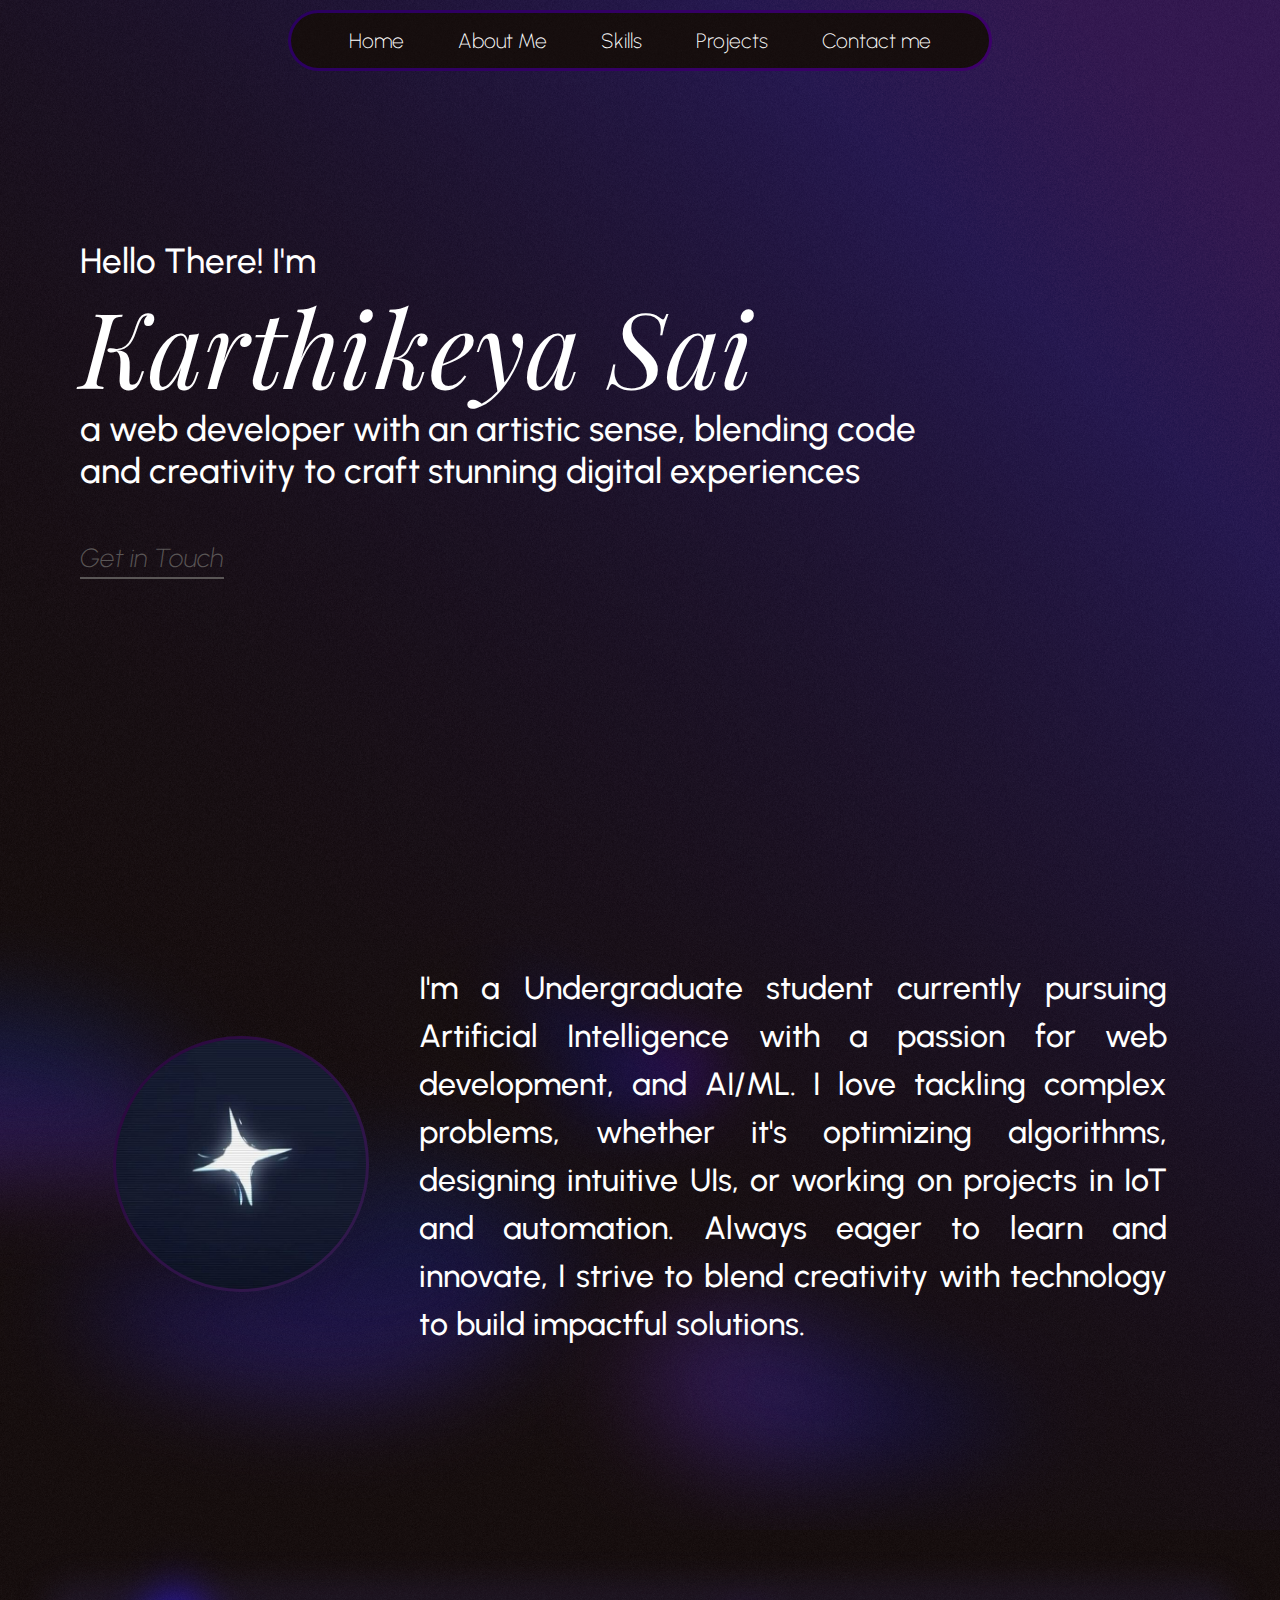
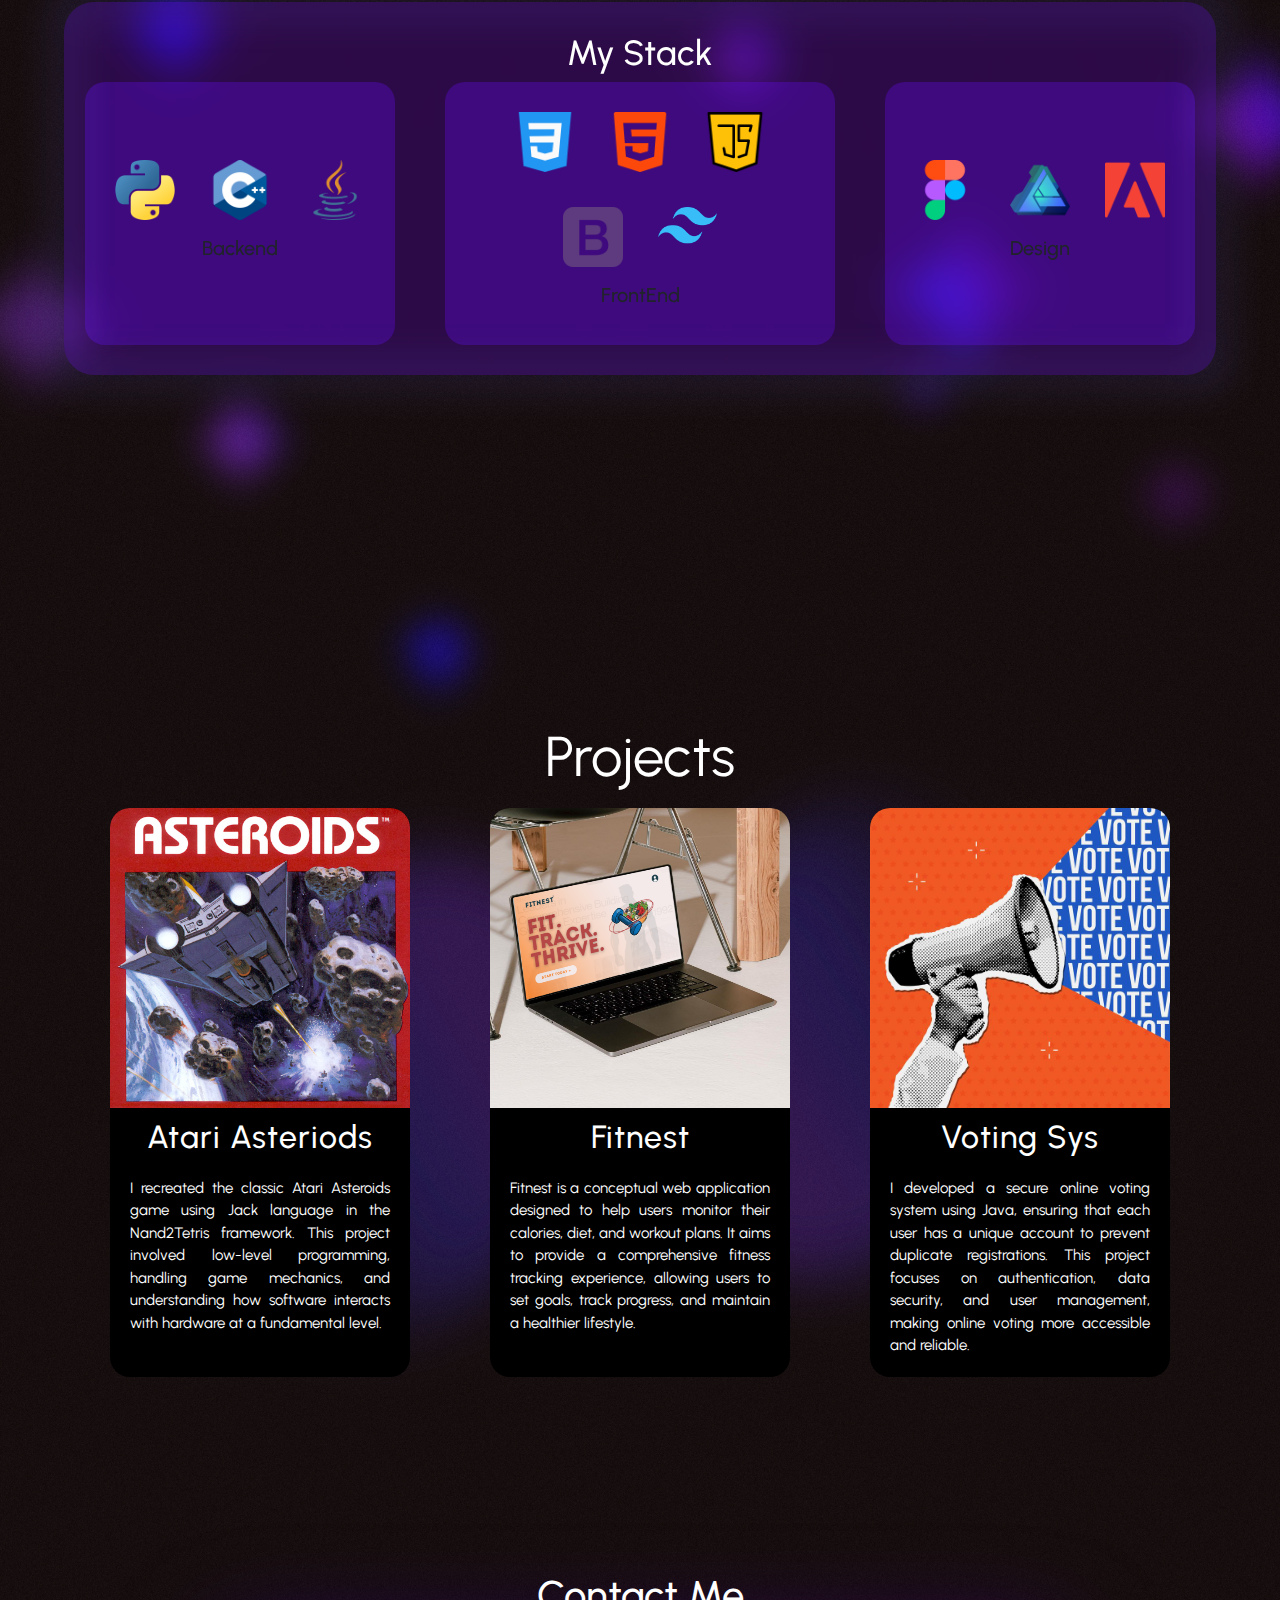
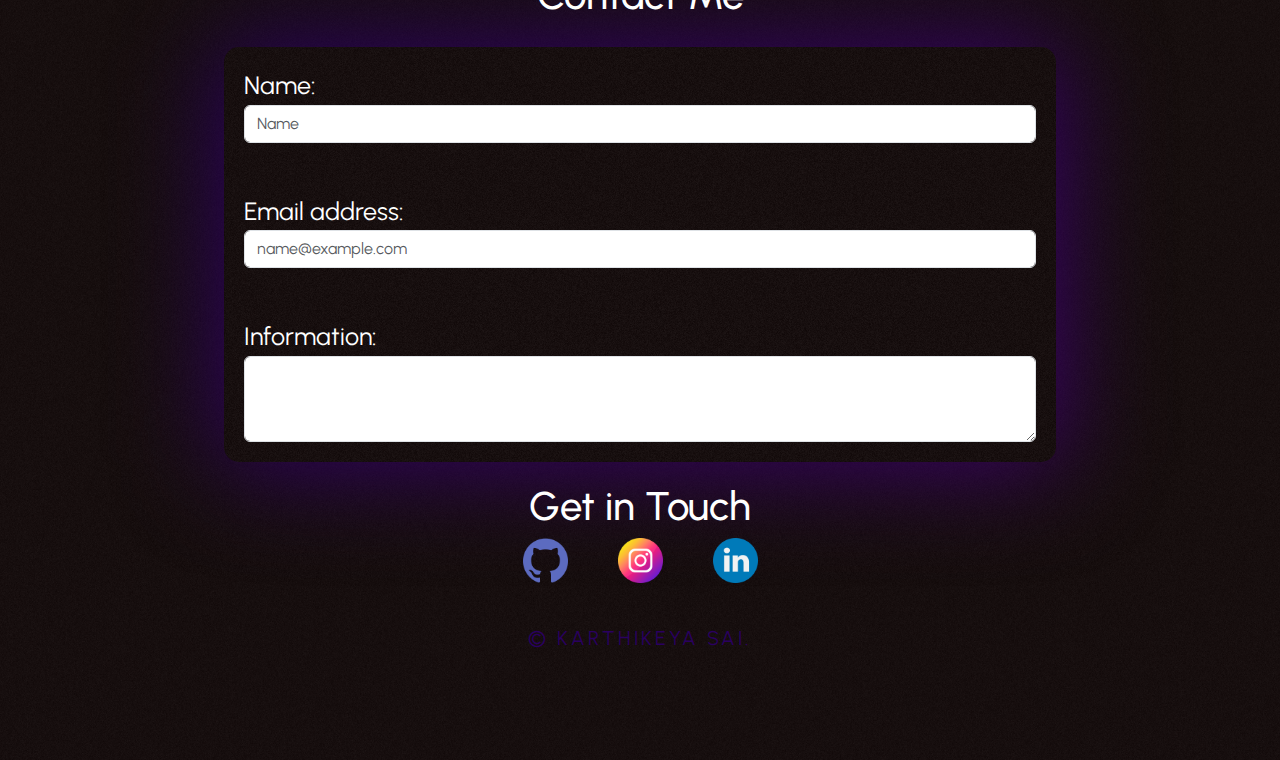
==== commit 845a9ef4: "added contact me section and some files still media queries are left" ====
--- a/index.html
+++ b/index.html
@@ -7,14 +7,16 @@
     <link rel="preconnect" href="https://fonts.googleapis.com">
     <link rel="preconnect" href="https://fonts.gstatic.com" crossorigin>
     <link href="https://fonts.googleapis.com/css2?family=Playfair+Display:ital,wght@0,400..900;1,400..900&family=Urbanist:ital,wght@0,100..900;1,100..900&display=swap" rel="stylesheet">
+    <link href="https://cdn.jsdelivr.net/npm/bootstrap@5.3.3/dist/css/bootstrap.min.css" rel="stylesheet" integrity="sha384-QWTKZyjpPEjISv5WaRU9OFeRpok6YctnYmDr5pNlyT2bRjXh0JMhjY6hW+ALEwIH" crossorigin="anonymous">
     <title>Portfolio</title>
+    <script src="https://cdn.jsdelivr.net/npm/bootstrap@5.3.3/dist/js/bootstrap.bundle.min.js" integrity="sha384-YvpcrYf0tY3lHB60NNkmXc5s9fDVZLESaAA55NDzOxhy9GkcIdslK1eN7N6jIeHz" crossorigin="anonymous"></script>
 </head>
 c<body>
                                                             <!-- Landing Page / Home -->
     <div class = "LandingPage">
         <div class="navBorder">
-            <div class="navbar">
-                <ul>
+            <div class="Navbar">
+                <ul style="padding-left: 0; padding-top: 5px; padding-bottom: 5px; margin:2px;">
                     <li><a href="#" class="LandingPageLinks"> Home</a></li>
                     <li><a href="#" class="LandingPageLinks"> About Me</a></li>
                     <li><a href="#" class="LandingPageLinks"> Skills</a></li>
@@ -107,5 +109,33 @@
             </div>
         </div>
     </div>
+    <footer>
+        <h1>
+            Contact Me
+        </h1>
+        <form>
+            <div class="form-group">
+                <label for="exampleFormControlInput1">Name:</label>
+                <input type="text" class="form-control" id="exampleFormControlInput1" placeholder="Name">
+              </div>
+            <div class="form-group">
+              <label for="exampleFormControlInput1">Email address:</label>
+              <input type="email" class="form-control" id="exampleFormControlInput1" placeholder="name@example.com">
+            </div>
+            <div class="form-group">
+              <label for="exampleFormControlTextarea1">Information:</label>
+              <textarea class="form-control" id="exampleFormControlTextarea1" rows="3"></textarea>
+            </div>
+          </form>
+          <h1>
+            Get in Touch
+          </h1>
+          <div class="contactGrid">
+            <a href="#"><img src="Assets/ConactSection/git.png" class="icons"></a>
+            <a href="#"><img src="Assets/ConactSection/insta.png" class=" icons"></a>
+            <a href="#"><img src="Assets/ConactSection/linked.png" class="icons"></a>
+          </div>
+          <p>© KARTHIKEYA SAI.</p>
+    </footer>
 </body>
 </html>--- a/style.css
+++ b/style.css
@@ -34,26 +34,27 @@
 		background-position: 0% 50%;
 	}
 }
-.navbar {
+.Navbar {
     backdrop-filter: blur(1100px);
     background-image: url(Assets/BackgroundImg/NavbarBackground.png);
     background-size: 100%;
-    padding:1px 0px;
     border-radius: 30px;
     transition: all 0.3s ease;
     z-index: 1;
-
-}
-.navbar ul {
+    padding:5px 2px;
+
+
+}
+.Navbar ul {
     display: flex;
     list-style-type: none;
     justify-content: space-evenly;
 }
-.navbar ul * {
+.Navbar ul * {
     color: white;
     font-family: "Urbanist", serif;
 }
-.navbar .LandingPageLinks {
+.Navbar .LandingPageLinks {
     font-size: 1.3em;
     text-decoration: none;
     font-style: normal;
@@ -177,7 +178,7 @@
     top: 0;
     left: 0;
     width: 100%;
-    height: 100vh;
+    height: 80vh;
     position: absolute;
     top: 170%;
     z-index: -1;    
@@ -267,57 +268,131 @@
     display: flex;
     flex-direction: column;
     align-items: center;
+    justify-content: center;
+    position: relative;
+    top: 0;
+    left: 0;
+    width: 100%;
+    height: 90vh;
+    position: absolute;
+    top: 250%;
+    z-index: -1;   
+}
+.projects h1 {
+    font-size: 3.5em;
+    font-family: "Urbanist", sans-serif;
+    color: white;
+    font-weight: 400;
+}
+.cards img {
+    width: 300px;
+    height: 300px;
+    border-top-left-radius: 20px;
+    border-top-right-radius: 20px;
+}
+.cardsProjects {
+    display: flex;
+    flex-direction: row;
+    gap:40px;
+    font-family: "Urbanist", sans-serif;
+    font-size: 15px;
+    color: white;
+}
+.cards {
+    margin: 10px 20px;
+    flex-wrap: wrap;
+    flex-direction: column;
+    width: 300px;
+    text-align: center;
+    display: flex;
+    background-color: black;
+    border-radius: 20px;
+    transition: transform 0.3s ease, box-shadow 0.3s ease;
+}
+.cards:hover {
+    transform: translateY(-10px);
+    box-shadow: 0 15px 25px rgba(77, 0, 185, 0.807);
+}
+.cards h2{
+    margin: 10px 20px;
+    margin-bottom: 0px;
+    font-weight: 500;
+    letter-spacing: 1px;
+}
+.cards p{
+    margin: 20px;
+    font-size: 15px;
+}
+
+                                                            /* Footer Contact me section */
+
+footer {
+    background-image: url(Assets/BackgroundImg/PortfolioFooterPage.png);
+    background-size: 100% 100%;
+    display: flex;
+    flex-direction: column;
+    align-items: center;
+    justify-content: center;
     position: relative;
     top: 0;
     left: 0;
     width: 100%;
     height: 100vh;
     position: absolute;
-    top: 270%;
-    z-index: -1;   
-}
-.projects h1 {
-    font-size: 2.5em;
+    top: 340%;
+    z-index: -1;    
+}
+footer h1{
+    margin-top: 20px;
     font-family: "Urbanist", sans-serif;
     color: white;
-    font-weight: 400;
-}
-.cards img {
-    width: 275px;
-    height: 275px;
-    border-top-left-radius: 20px;
-    border-top-right-radius: 20px;
-}
-.cardsProjects {
-    display: flex;
-    flex-direction: row;
+}
+footer p{
     font-family: "Urbanist", sans-serif;
-    font-size: 15px;
-    color: white;
-}
-.cards {
-    margin: 10px 20px;
-    flex-wrap: wrap;
-    flex-direction: column;
-    width: 275px;
-    text-align: center;
-    display: flex;
-    background-color: black;
-    border-radius: 20px;
-}
-.cards h2{
-    margin: 10px 20px;
-}
-.cards p{
-    margin: 10px 20px;
-}
+    font-size: 20px;
+    letter-spacing: 3px;
+    margin-top: 40px;
+    color: #2a0060;
+}
+form {
+    background-image: url(Assets/BackgroundImg/PortfolioFooterPage.png);
+    width: 65%;
+    gap: 50px;
+    display: flex;
+    flex-direction: column;
+    font-family: "Urbanist", sans-serif;
+    font-size: 25px;
+    color: #ffffff;
+    position: relative; 
+    padding: 20px; 
+    border-radius: 15px; 
+    margin-top: 20px;
+}
+
+form::before {
+    content: '';
+    position: absolute;
+    top: -4px; 
+    left: -4px;
+    right: -4px;
+    bottom: -4px;
+    background: linear-gradient(-45deg, #3c00ff, #3702b2, #44006e, #2a0060);
+    background-size: 400% 400%;
+    animation: gradient 5s ease infinite; 
+    z-index: -1; 
+    border-radius: 19px; 
+    filter: blur(50px);
+}
+.contactGrid{
+    display: flex;
+    gap: 50px;
+}
+.contactGrid .icons{
+    width: 45px;
+}
+
 /* Media Queries */
 @media (max-width: 768px) {
-    .LandingPageTitle {
-        width: 90%;
-        margin-left: 20px;
-        top: 10em;
-    }
     .AboutMeText {
         flex-direction: column;
         gap: 20px;
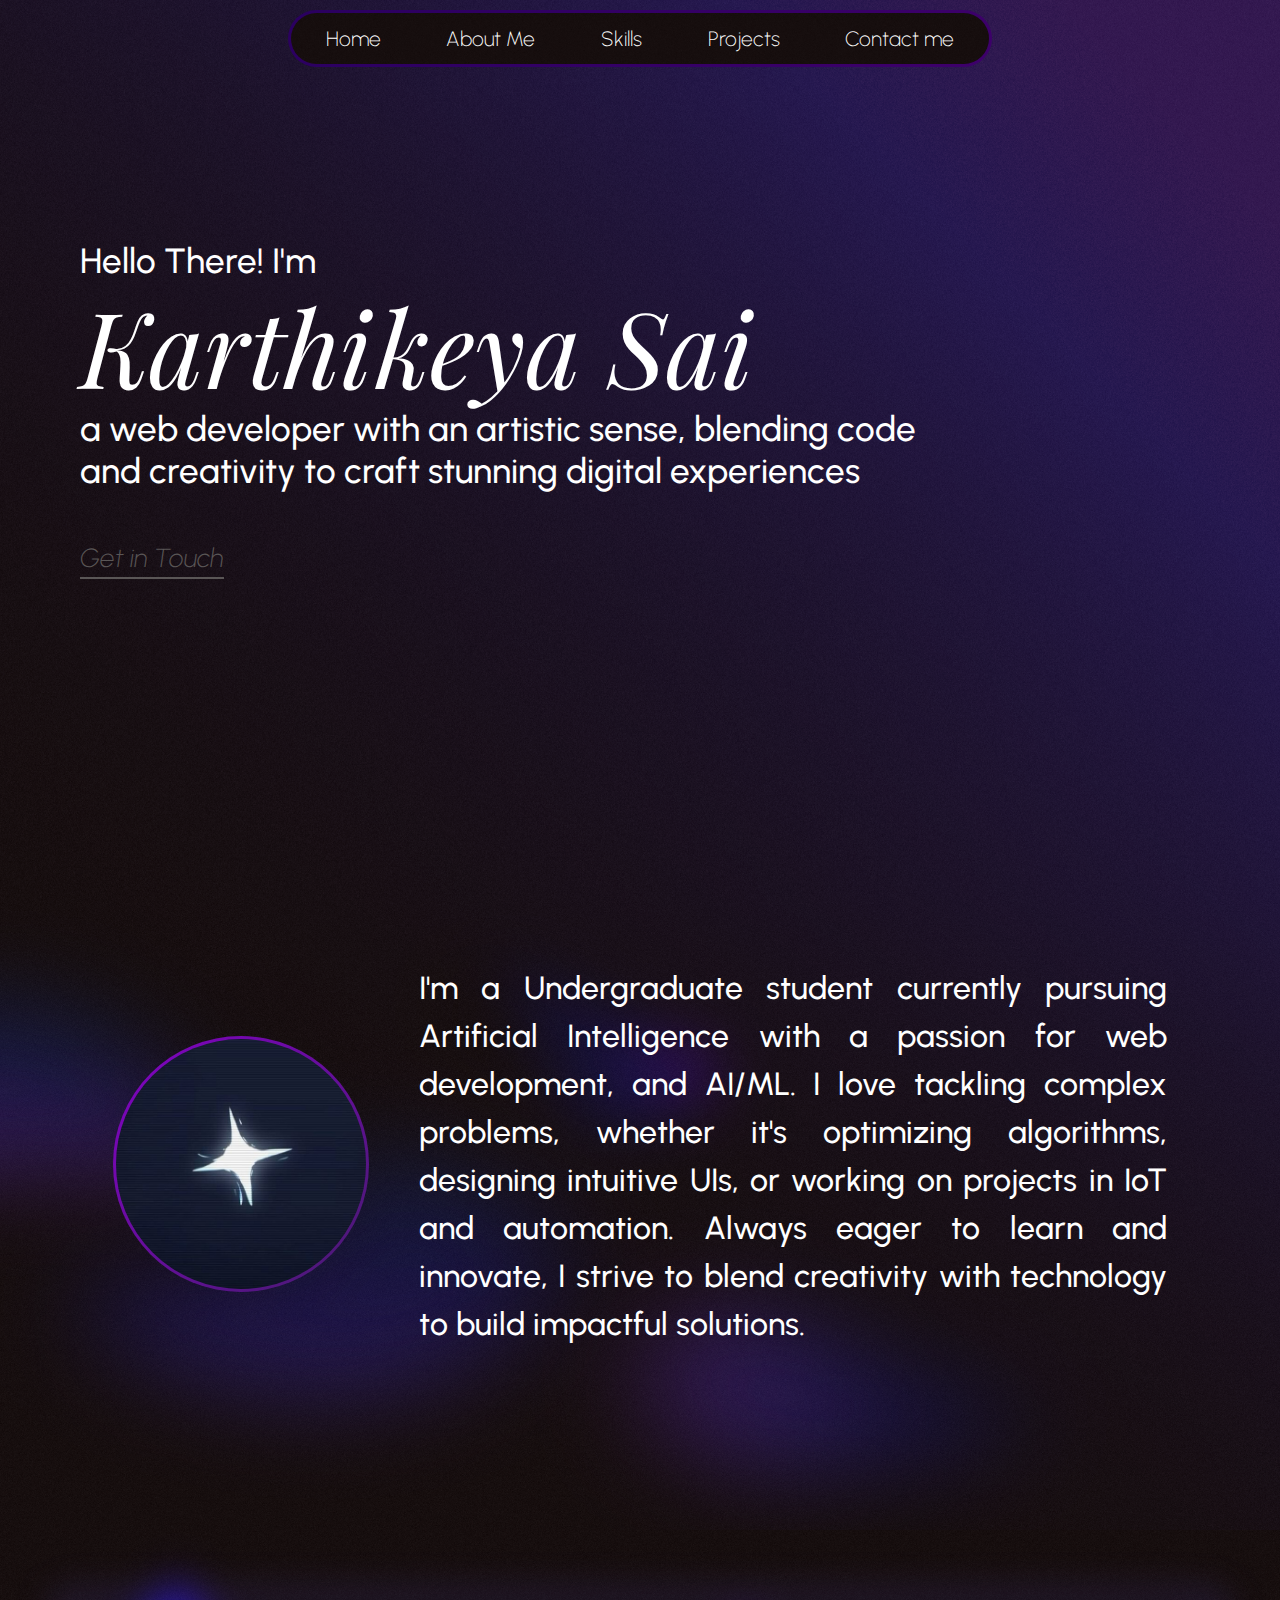
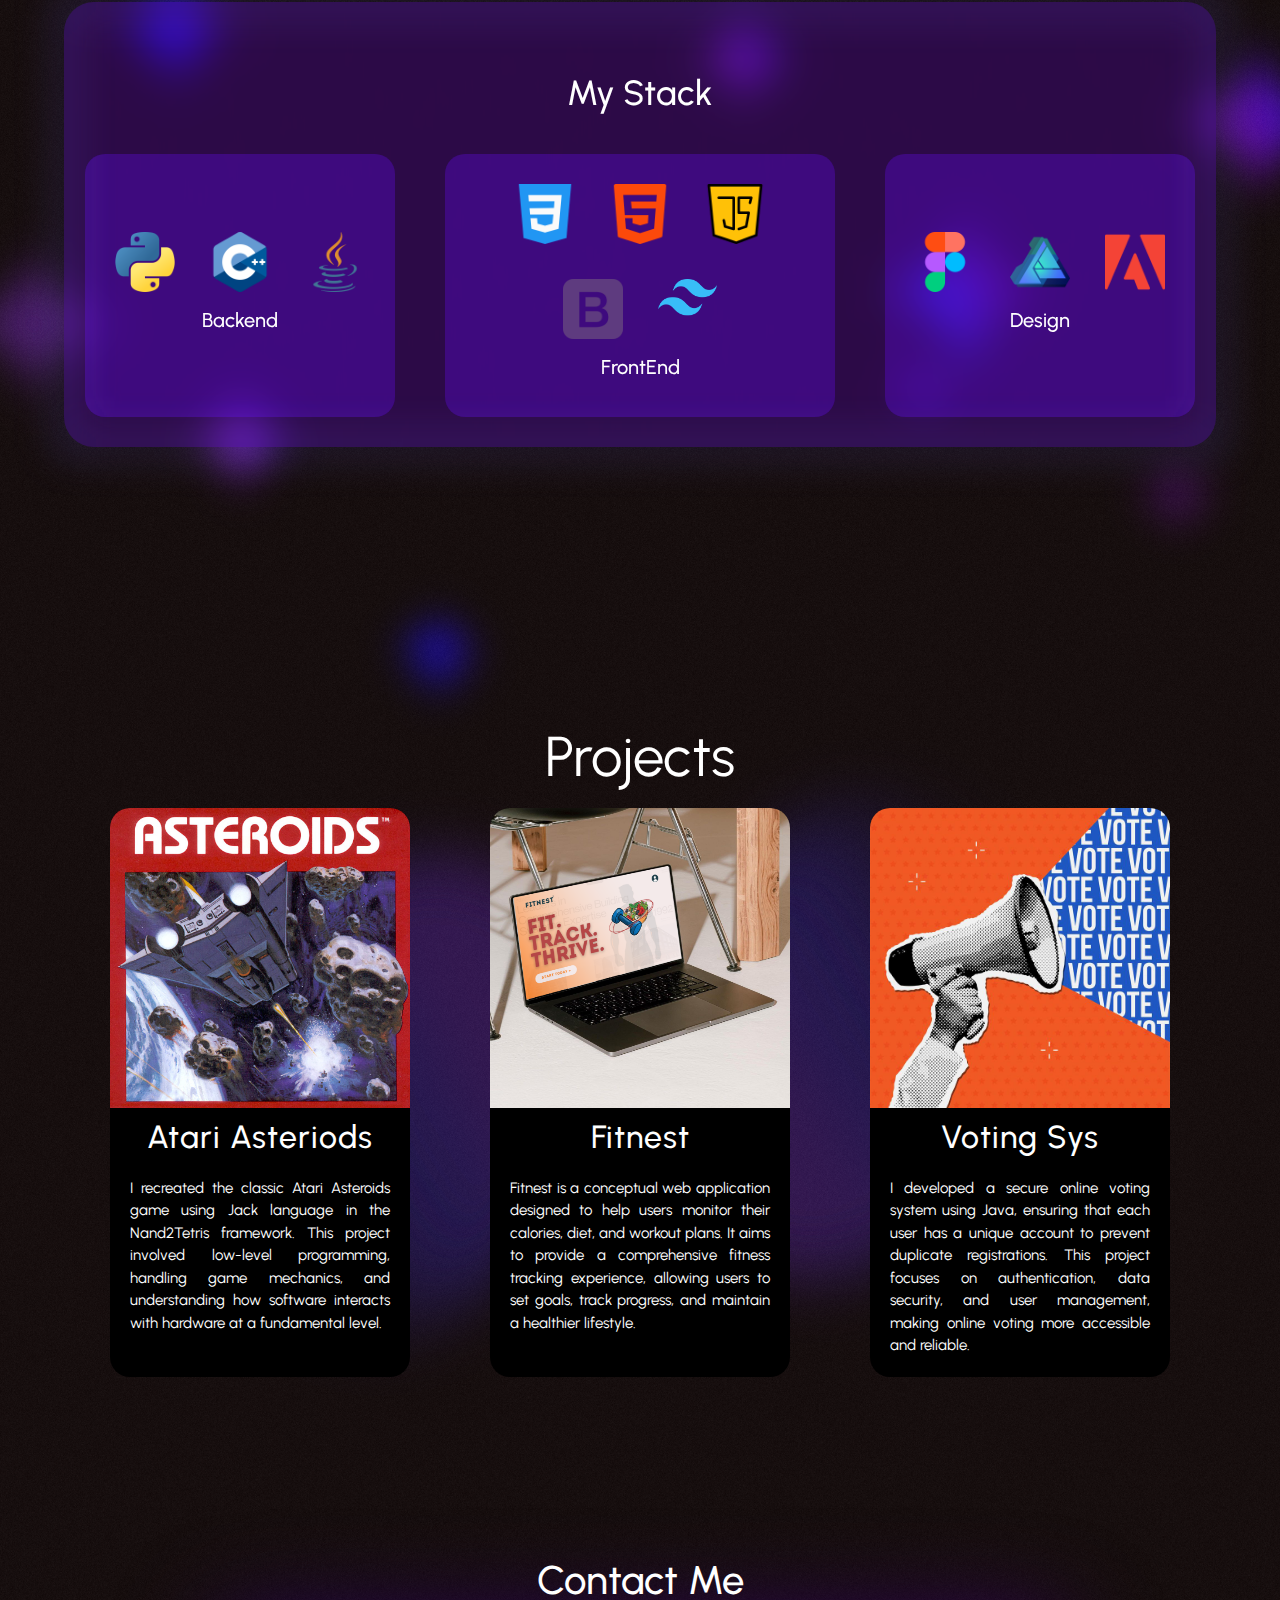
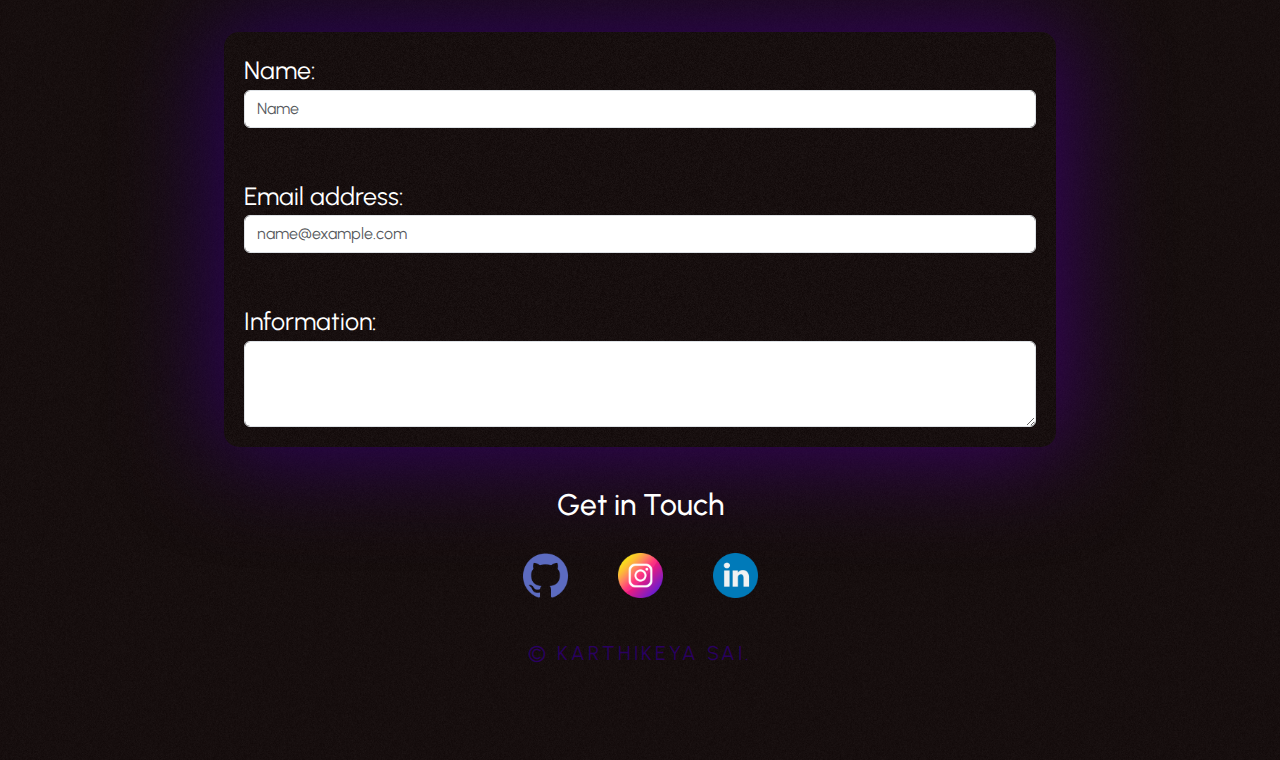
==== commit a0cc818c: "wesite done completely" ====
--- a/index.html
+++ b/index.html
@@ -3,42 +3,49 @@
 <head>
     <meta charset="UTF-8">
     <meta name="viewport" content="width=device-width, initial-scale=1.0">
-    <link rel="stylesheet" href="style.css">
     <link rel="preconnect" href="https://fonts.googleapis.com">
     <link rel="preconnect" href="https://fonts.gstatic.com" crossorigin>
     <link href="https://fonts.googleapis.com/css2?family=Playfair+Display:ital,wght@0,400..900;1,400..900&family=Urbanist:ital,wght@0,100..900;1,100..900&display=swap" rel="stylesheet">
     <link href="https://cdn.jsdelivr.net/npm/bootstrap@5.3.3/dist/css/bootstrap.min.css" rel="stylesheet" integrity="sha384-QWTKZyjpPEjISv5WaRU9OFeRpok6YctnYmDr5pNlyT2bRjXh0JMhjY6hW+ALEwIH" crossorigin="anonymous">
+    <link rel="stylesheet" href="style.css">
+
     <title>Portfolio</title>
     <script src="https://cdn.jsdelivr.net/npm/bootstrap@5.3.3/dist/js/bootstrap.bundle.min.js" integrity="sha384-YvpcrYf0tY3lHB60NNkmXc5s9fDVZLESaAA55NDzOxhy9GkcIdslK1eN7N6jIeHz" crossorigin="anonymous"></script>
 </head>
 c<body>
-                                                            <!-- Landing Page / Home -->
-    <div class = "LandingPage">
-        <div class="navBorder">
-            <div class="Navbar">
-                <ul style="padding-left: 0; padding-top: 5px; padding-bottom: 5px; margin:2px;">
-                    <li><a href="#" class="LandingPageLinks"> Home</a></li>
-                    <li><a href="#" class="LandingPageLinks"> About Me</a></li>
-                    <li><a href="#" class="LandingPageLinks"> Skills</a></li>
-                    <li><a href="#" class="LandingPageLinks"> Projects</a></li>
-                    <li><a href="#" class="LandingPageLinks"> Contact me</a></li>
+                                                                <!-- Landing Page / Home -->
+<div class="LandingPage" id="home">
+    <div class="navBorder">
+        <nav class="Navbar navbar navbar-expand-md">
+            <button class="navbar-toggler" type="button" data-bs-toggle="collapse" data-bs-target="#navbarNav" aria-controls="navbarNav" aria-expanded="false" aria-label="Toggle navigation">
+                <span class="navbar-toggler-icon"></span>
+            </button>
+            <div class="collapse navbar-collapse" id="navbarNav">
+                <ul class="navbar-nav w-100 justify-content-around">
+                    <li class="nav-item"><a href="#home" class="LandingPageLinks nav-link">Home</a></li>
+                    <li class="nav-item"><a href="#about" class="LandingPageLinks nav-link">About Me</a></li>
+                    <li class="nav-item"><a href="#skills" class="LandingPageLinks nav-link">Skills</a></li>
+                    <li class="nav-item"><a href="#projects" class="LandingPageLinks nav-link">Projects</a></li>
+                    <li class="nav-item"><a href="#contact" class="LandingPageLinks nav-link">Contact me</a></li>
                 </ul>
             </div>
-        </div>
-        <div class="LandingPageTitle">
-            <h1>
-                Hello There! I'm
-                <br><div id = "name">Karthikeya Sai</div><br>   
-                a web developer with an artistic sense, blending code and 
-                creativity to craft stunning digital experiences    
-                <br>
-                <br>
-                <a href="#" class="LandingPageLinks"> Get in Touch </a>
-             </h1>
-        </div>
+        </nav>
     </div>
+    <!-- Rest of LandingPageTitle remains unchanged -->
+    <div class="LandingPageTitle">
+        <h1>
+            Hello There! I'm
+            <br><div id="name">Karthikeya Sai</div><br>   
+            a web developer with an artistic sense, blending code and 
+            creativity to craft stunning digital experiences    
+            <br>
+            <br>
+            <a href="#contact" class="LandingPageLinks"> Get in Touch </a>
+        </h1>
+    </div>
+</div>
                                                             <!-- About Me Section -->
-    <div class="AboutMe">
+    <div class="AboutMe" id="about">
         <div class="AboutMeText">
             <div class="imgCover">
                 <img src="Assets/pfp.jpg" alt="profilePic">
@@ -52,7 +59,7 @@
         </div>
     </div>
                                                                 <!-- Skills Section -->
-    <div class="skills">
+    <div class="skills" id="skills">
         <div class="stackGrid">
             <h2 class="stack-header">My Stack</h2>
             <div class="stackIcons">
@@ -86,7 +93,7 @@
               </div>
             </div>
     </div>
-    <div class="projects">
+    <div class="projects" id="projects">
         <h1>
             Projects
         </h1>
@@ -109,7 +116,7 @@
             </div>
         </div>
     </div>
-    <footer>
+    <footer id="contact">
         <h1>
             Contact Me
         </h1>
@@ -127,15 +134,16 @@
               <textarea class="form-control" id="exampleFormControlTextarea1" rows="3"></textarea>
             </div>
           </form>
-          <h1>
+          <h1 style="font-size: 30px; margin:40px 30px 30px 30px;">
             Get in Touch
           </h1>
           <div class="contactGrid">
-            <a href="#"><img src="Assets/ConactSection/git.png" class="icons"></a>
+            <a href="https://github.com/KarthikeyaSai"><img src="Assets/ConactSection/git.png" class="icons"></a>
             <a href="#"><img src="Assets/ConactSection/insta.png" class=" icons"></a>
             <a href="#"><img src="Assets/ConactSection/linked.png" class="icons"></a>
           </div>
           <p>© KARTHIKEYA SAI.</p>
     </footer>
+
 </body>
 </html>--- a/style.css
+++ b/style.css
@@ -3,8 +3,11 @@
     overflow-x: hidden;
     margin: 0;
     padding: 0;
+    overflow-x: hidden;
     background-color: rgb(25, 25, 25);
-}
+    scroll-behavior: smooth;
+}
+
 
                                                                             /* Navbar */
 .navBorder {
@@ -41,7 +44,7 @@
     border-radius: 30px;
     transition: all 0.3s ease;
     z-index: 1;
-    padding:5px 2px;
+    padding:10px 2px;
 
 
 }
@@ -153,9 +156,9 @@
     border-radius: 100%;
     text-align: center;
     
-    background: linear-gradient(-45deg, #ffffff,#464646, #342355, #2b063d);
+    background: linear-gradient(-45deg, #7000d1,#000bd6, #342355, #8202c3);
 	background-size: 400% 400%;
-	animation: image 5s ease infinite;
+	animation: image 3s ease infinite;
 }
 @keyframes image {
 	0% {
@@ -198,7 +201,9 @@
     border-radius: 30px;
     padding: 30px 5px;
     z-index: -2;
-}
+
+}
+
 .stackGrid:before {
     content: '';
     position: absolute;
@@ -220,6 +225,9 @@
     color: white;
     font-family: "Urbanist", serif;
     font-weight: 500;
+}
+.stackGrid h2 {
+    margin: 40px;
 }
 .stackGrid h5{
     font-size: 1.25em;
@@ -390,15 +398,59 @@
 .contactGrid .icons{
     width: 45px;
 }
+.stackGrid , .cardsProjects,.projects h1, .AboutMeText  {
+    animation: appear linear;
+    animation-timeline: view();
+    animation-range: entry 0%; 
+}
+
+
+
+@keyframes appear {
+    from {
+      opacity: 0;
+    }
+    to {
+      opacity: 1;
+    }
+  }
+
 
 /* Media Queries */
 @media (max-width: 768px) {
     .AboutMeText {
         flex-direction: column;
         gap: 20px;
+        font-size: 12px;
+        width: 100%;
+    }
+    .AboutMe img{
+        width: 150px;
+        height: 150px;
+        border-radius: 100%;
+        margin: auto;
     }
 
     .stackIcons{
         flex-direction: column;
     }
-}
+    .grid .icons {
+        size: 10px;
+        display: none;
+    }
+    .cardsProjects {
+        flex-direction: column;
+    }
+    .cards img{
+        width: 200px;
+        height: 200px;
+        border-radius: 15px;
+    }
+    .cards p {
+        display: none;
+    }
+    .cards h2{
+        size: 10px;
+        display: none;
+    }
+}
